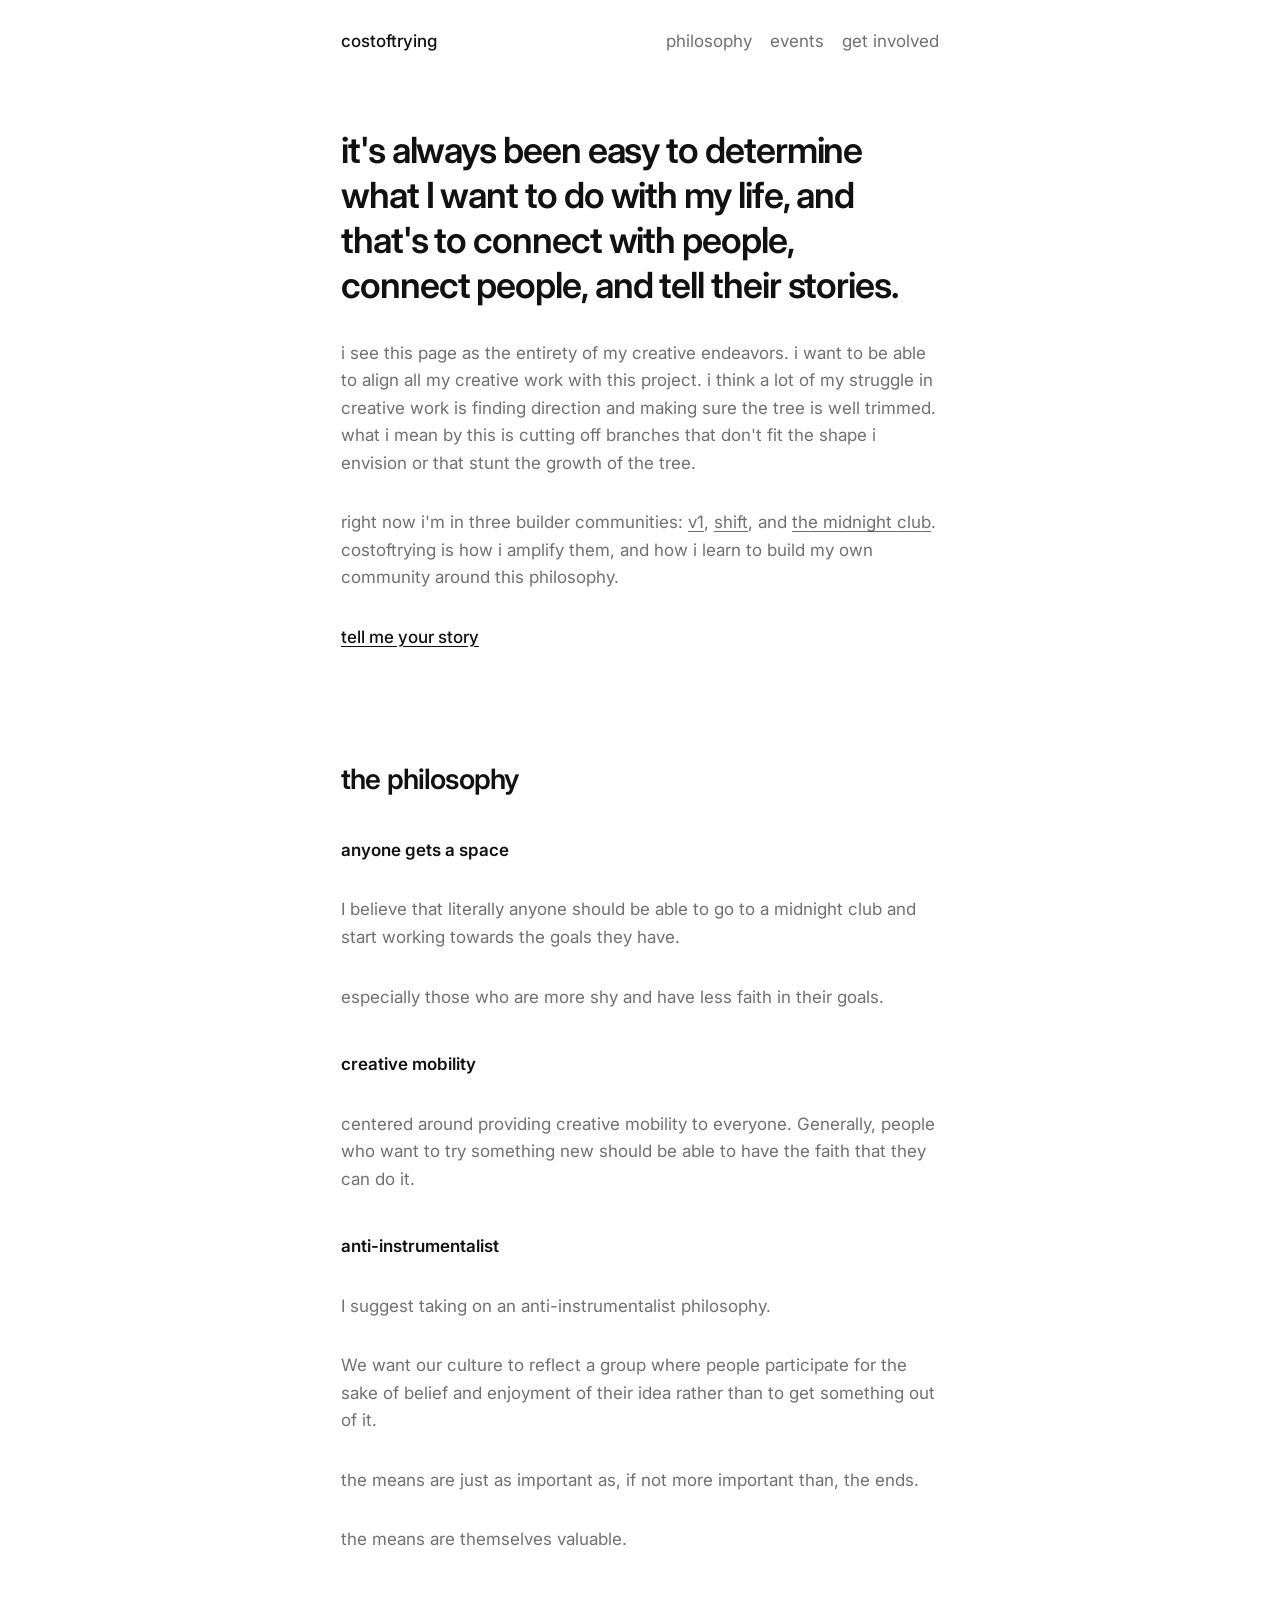
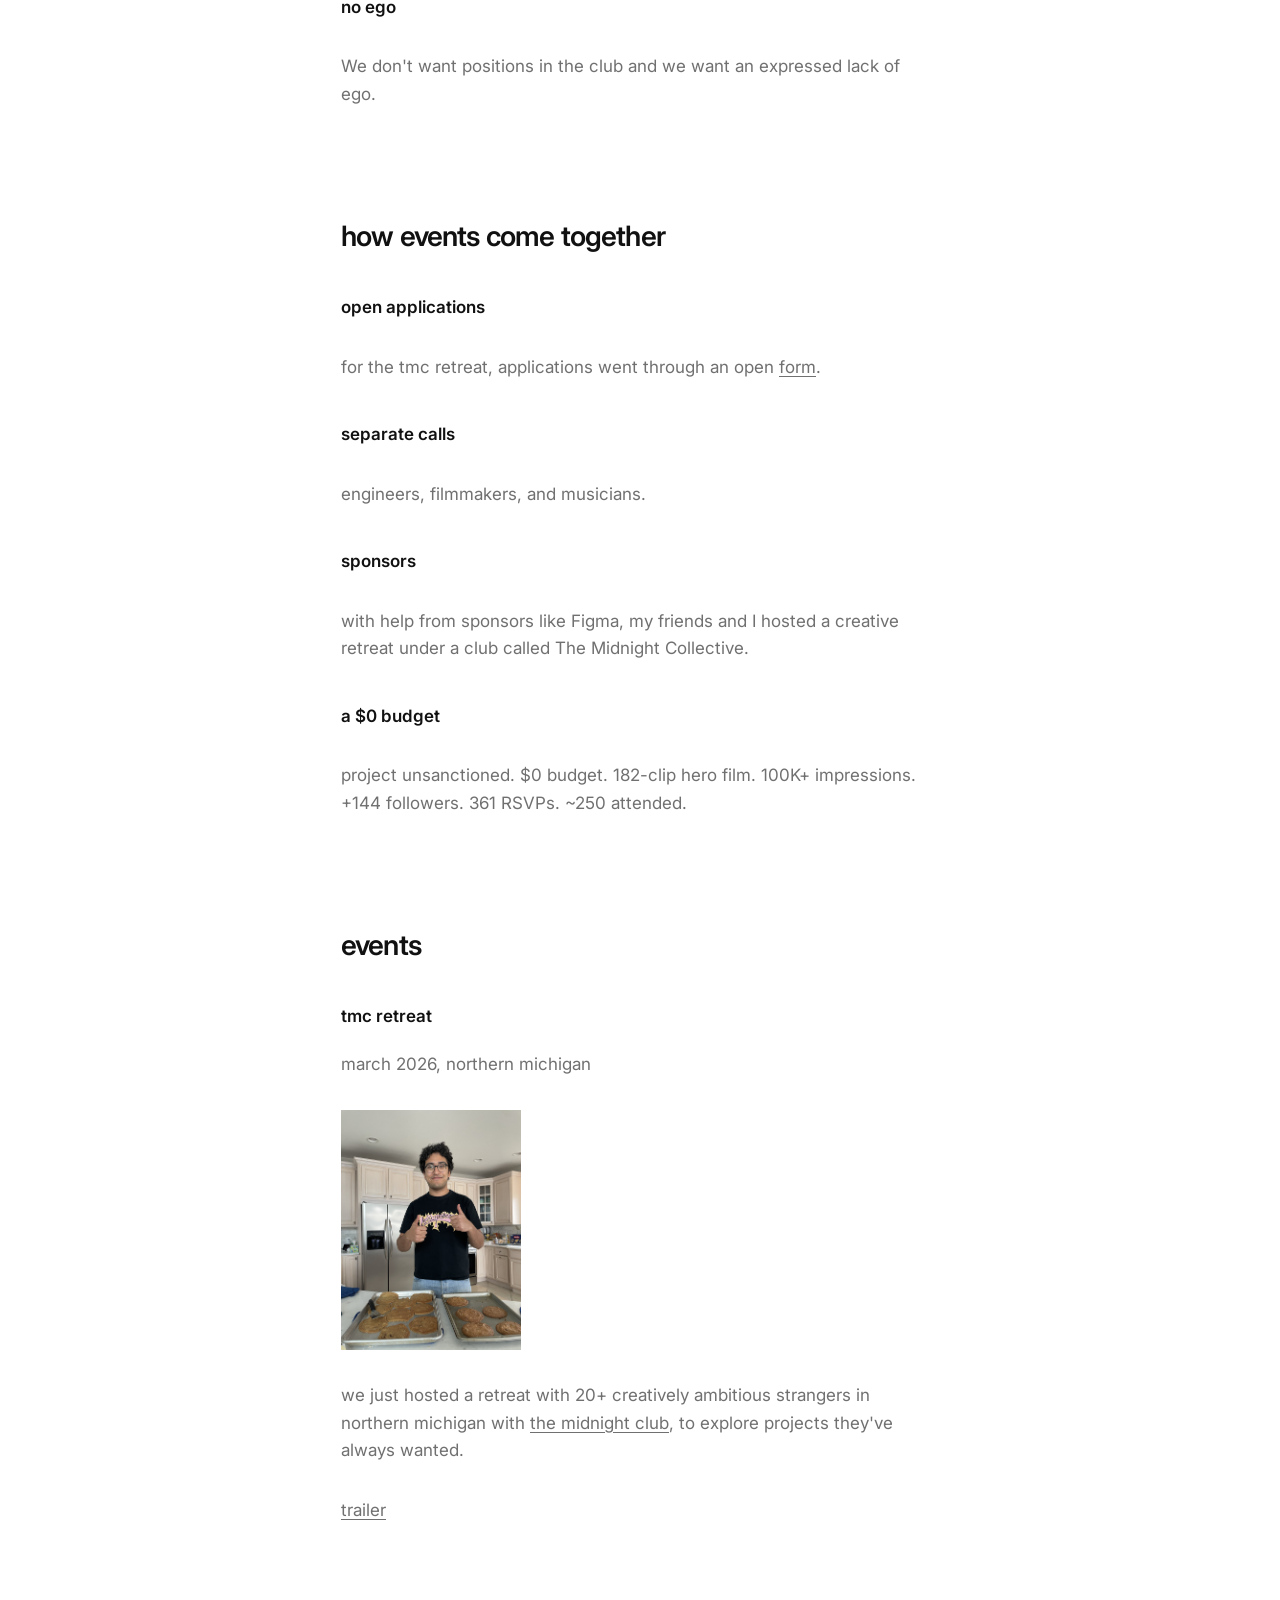
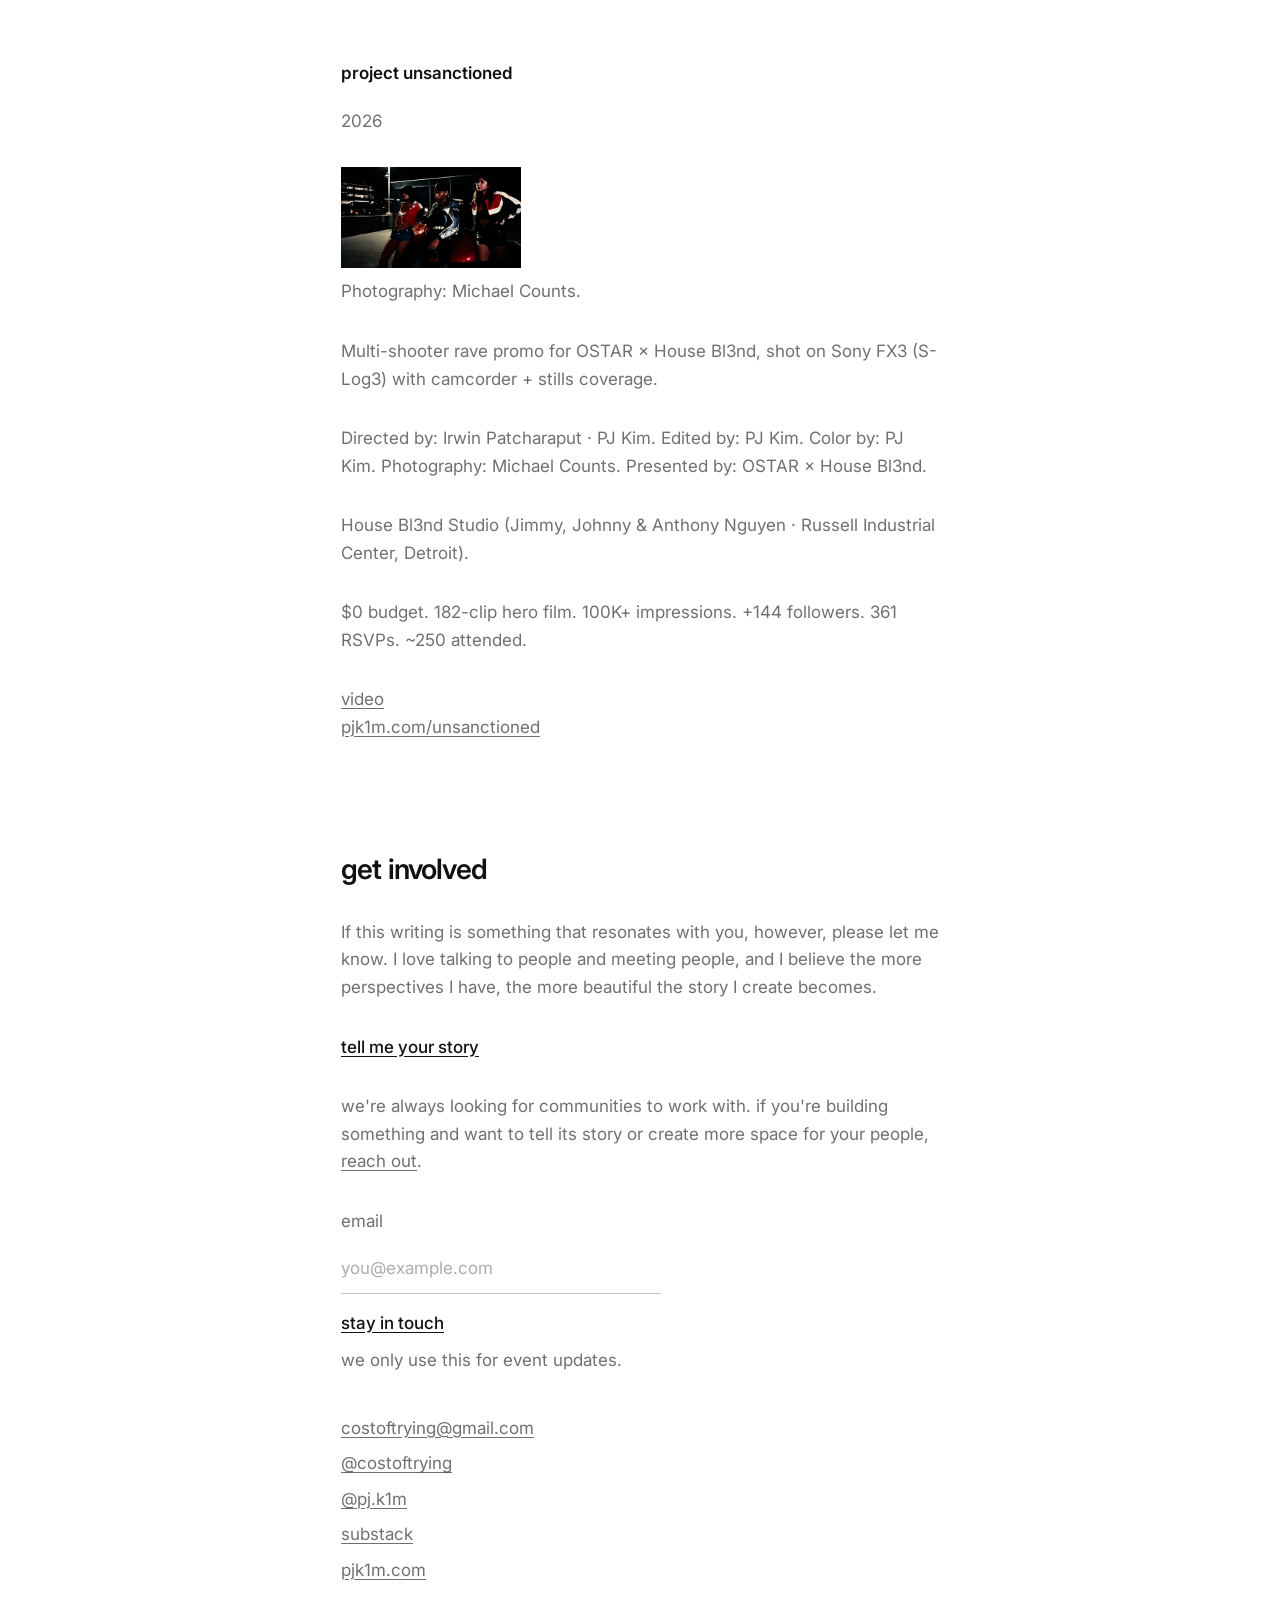
==== index.html @ e7ab5420 "Fix copy slips and rephrase the three communities. Correct the real spelling and grammar mistakes, r" ====
<!doctype html>
<html lang="en">
  <head>
    <meta charset="utf-8" />
    <meta name="viewport" content="width=device-width, initial-scale=1" />
    <title>costoftrying</title>
    <meta
      name="description"
      content="connect with people, connect people, and tell their stories."
    />
    <!-- Why it's called "cost of trying": no one-line definition in his notes. The philosophy page still says TBD. -->
    <link rel="icon" type="image/svg+xml" href="images/logo/favicon.svg" />
    <link rel="preconnect" href="https://fonts.googleapis.com" />
    <link rel="preconnect" href="https://fonts.gstatic.com" crossorigin />
    <link
      href="https://fonts.googleapis.com/css2?family=Inter:wght@400;500;600&display=swap"
      rel="stylesheet"
    />
    <link rel="stylesheet" href="styles.css" />
    <script
      async
      src="https://www.googletagmanager.com/gtag/js?id=G-NFNSK0Q60Y"
    ></script>
    <script>
      window.dataLayer = window.dataLayer || [];
      function gtag() {
        dataLayer.push(arguments);
      }
      gtag("js", new Date());
      gtag("config", "G-NFNSK0Q60Y");
    </script>
  </head>
  <body>
    <a class="skip" href="#content">skip to the writing</a>
    <header class="top">
      <a class="wordmark" href="index.html">costoftrying</a>
      <nav class="nav" aria-label="on this page">
        <a href="#philosophy">philosophy</a>
        <a href="#events">events</a>
        <a href="#involved">get involved</a>
      </nav>
    </header>

    <main id="content" class="page">
      <section class="hero" aria-labelledby="thesis">
        <h1 id="thesis">
          it's always been easy to determine what I want to do with my life,
          and that's to connect with people, connect people, and tell their
          stories.
        </h1>
        <p>
          i see this page as the entirety of my creative endeavors. i want to
          be able to align all my creative work with this project. i think a
          lot of my struggle in creative work is finding direction and making
          sure the tree is well trimmed. what i mean by this is cutting off
          branches that don't fit the shape i envision or that stunt the growth
          of the tree.
        </p>
        <p>
          right now i'm in three builder communities:
          <a href="https://v1michigan.com/">v1</a>,
          <a href="https://shiftcreator.space/">shift</a>, and
          <a href="https://www.instagram.com/themidnight.collective/"
            >the midnight club</a
          >. costoftrying is how i amplify them, and how i learn to build my
          own community around this philosophy.
        </p>
        <p>
          <a class="cta" href="https://tally.so/r/44xJgd">tell me your story</a>
        </p>
      </section>

      <section class="block" id="philosophy" aria-labelledby="philosophy-title">
        <h2 id="philosophy-title">the philosophy</h2>

        <h3>anyone gets a space</h3>
        <blockquote>
          <p>
            I believe that literally anyone should be able to go to a midnight
            club and start working towards the goals they have.
          </p>
        </blockquote>
        <blockquote>
          <p>especially those who are more shy and have less faith in their goals.</p>
        </blockquote>

        <h3>creative mobility</h3>
        <blockquote>
          <p>
            centered around providing creative mobility to everyone. Generally,
            people who want to try something new should be able to have the
            faith that they can do it.
          </p>
        </blockquote>

        <h3>anti-instrumentalist</h3>
        <blockquote>
          <p>I suggest taking on an anti-instrumentalist philosophy.</p>
        </blockquote>
        <blockquote>
          <p>
            We want our culture to reflect a group where people participate for
            the sake of belief and enjoyment of their idea rather than to get
            something out of it.
          </p>
        </blockquote>
        <blockquote>
          <p>
            the means are just as important as, if not more important than, the
            ends.
          </p>
        </blockquote>
        <blockquote>
          <p>the means are themselves valuable.</p>
        </blockquote>

        <h3>no ego</h3>
        <blockquote>
          <p>
            We don't want positions in the club and we want an expressed lack of
            ego.
          </p>
        </blockquote>
      </section>

      <section class="block" id="process" aria-labelledby="process-title">
        <h2 id="process-title">how events come together</h2>

        <h3>open applications</h3>
        <p>
          for the tmc retreat, applications went through an open
          <a href="https://forms.gle/8XATZUz2pXuhP6XW7">form</a>.
        </p>

        <h3>separate calls</h3>
        <p>engineers, filmmakers, and musicians.</p>

        <h3>sponsors</h3>
        <blockquote>
          <p>
            with help from sponsors like Figma, my friends and I hosted a
            creative retreat under a club called The Midnight Collective.
          </p>
        </blockquote>

        <h3>a $0 budget</h3>
        <p>
          project unsanctioned. $0 budget. 182-clip hero film. 100K+
          impressions. +144 followers. 361 RSVPs. ~250 attended.
        </p>
      </section>

      <section class="block" id="events" aria-labelledby="events-title">
        <h2 id="events-title">events</h2>
        <!-- Other frames are in images/ and stay off the page: tmc-retreat-b, tmc-retreat-dscn2611, tmc-retreat-trailer-frame, unsanctioned-social-1, unsanctioned-social-3. One photo per event. No photographer is named for the tmc retreat. -->

        <article class="event" id="tmc-retreat">
          <h3>tmc retreat</h3>
          <p class="meta">march 2026, northern michigan</p>
          <figure class="event-figure">
            <img
              src="images/tmc-retreat-a.jpg"
              alt="People around a table at the tmc retreat."
              width="1500"
              height="2000"
              loading="lazy"
              decoding="async"
            />
          </figure>
          <p>
            we just hosted a retreat with 20+ creatively ambitious strangers in
            northern michigan with
            <a href="https://www.instagram.com/themidnight.collective/"
              >the midnight club</a
            >, to explore projects they've always wanted.
          </p>
          <p>
            <a href="https://www.youtube.com/watch?v=Eb6kjOybPdw">trailer</a>
          </p>
        </article>

        <article class="event" id="unsanctioned">
          <h3>project unsanctioned</h3>
          <p class="meta">2026</p>
          <figure class="event-figure">
            <img
              src="images/unsanctioned-still.jpg"
              alt="A crowded room during project unsanctioned."
              width="2000"
              height="1125"
              loading="lazy"
              decoding="async"
            />
            <figcaption>Photography: Michael Counts.</figcaption>
          </figure>
          <p>
            Multi-shooter rave promo for OSTAR × House Bl3nd, shot on Sony FX3
            (S-Log3) with camcorder + stills coverage.
          </p>
          <p>
            Directed by: Irwin Patcharaput · PJ Kim. Edited by: PJ Kim. Color
            by: PJ Kim. Photography: Michael Counts. Presented by: OSTAR × House
            Bl3nd.
          </p>
          <p>
            House Bl3nd Studio (Jimmy, Johnny &amp; Anthony Nguyen · Russell
            Industrial Center, Detroit).
          </p>
          <p>
            $0 budget. 182-clip hero film. 100K+ impressions. +144 followers.
            361 RSVPs. ~250 attended.
          </p>
          <p>
            <a href="https://www.youtube.com/watch?v=FLqxwn8_9xI">video</a>
            <br />
            <a href="https://pjk1m.com/unsanctioned">pjk1m.com/unsanctioned</a>
          </p>
        </article>

        <!-- ostar rave: reserved spot in the events archive. sourced details are coming; do not fill this in yet. -->
      </section>

      <section class="block" id="involved" aria-labelledby="involved-title">
        <h2 id="involved-title">get involved</h2>
        <blockquote>
          <p>
            If this writing is something that resonates with you, however,
            please let me know. I love talking to people and meeting people,
            and I believe the more perspectives I have, the more beautiful the
            story I create becomes.
          </p>
        </blockquote>
        <p>
          <a class="cta" href="https://tally.so/r/44xJgd">tell me your story</a>
        </p>
        <p>
          we're always looking for communities to work with. if you're building
          something and want to tell its story or create more space for your
          people,
          <a href="mailto:costoftrying@gmail.com">reach out</a>.
        </p>

        <form
          class="signup"
          id="signup-form"
          action="https://formspree.io/f/xjgjzpbl"
          method="POST"
        >
          <label class="signup-label" for="signup-email">email</label>
          <input
            type="email"
            id="signup-email"
            name="email"
            class="signup-input"
            autocomplete="email"
            inputmode="email"
            placeholder="you@example.com"
            required
          />
          <input
            type="text"
            name="_gotcha"
            class="signup-hp"
            tabindex="-1"
            autocomplete="off"
            aria-hidden="true"
          />
          <input type="hidden" name="_subject" value="costoftrying: updates" />
          <p class="signup-error" id="signup-error" role="alert" hidden></p>
          <button type="submit" class="signup-submit">stay in touch</button>
          <p class="signup-note">we only use this for event updates.</p>
        </form>
        <p class="signup-success" id="signup-success" hidden>you're on the list.</p>

        <ul class="links">
          <li><a href="mailto:costoftrying@gmail.com">costoftrying@gmail.com</a></li>
          <li>
            <a href="https://www.instagram.com/costoftrying/">@costoftrying</a>
          </li>
          <li><a href="https://www.instagram.com/pj.k1m/">@pj.k1m</a></li>
          <li><a href="https://substack.com/@pjk1m">substack</a></li>
          <li><a href="https://pjk1m.com">pjk1m.com</a></li>
        </ul>
      </section>
    </main>

    <script>
      (function () {
        var form = document.getElementById("signup-form");
        var err = document.getElementById("signup-error");
        var ok = document.getElementById("signup-success");
        if (!form || !err || !ok) return;
        form.addEventListener("submit", function (e) {
          e.preventDefault();
          err.hidden = true;
          err.textContent = "";
          var action = form.getAttribute("action") || "";
          var button = form.querySelector(".signup-submit");
          if (button) {
            if (!button.dataset.labelDefault) {
              button.dataset.labelDefault = button.textContent || "stay in touch";
            }
            button.disabled = true;
            button.setAttribute("aria-busy", "true");
            button.textContent = "sending...";
          }
          fetch(action, {
            method: "POST",
            body: new FormData(form),
            headers: { Accept: "application/json" },
          })
            .then(function (res) {
              if (res.ok) {
                form.hidden = true;
                ok.hidden = false;
                if (button) button.removeAttribute("aria-busy");
                return;
              }
              return res
                .json()
                .then(function (data) {
                  var msg =
                    (data && data.error) ||
                    (data.errors && data.errors[0] && data.errors[0].message) ||
                    "something went wrong. try again in a moment.";
                  err.textContent = msg;
                  err.hidden = false;
                })
                .catch(function () {
                  err.textContent = "something went wrong. try again in a moment.";
                  err.hidden = false;
                });
            })
            .catch(function () {
              err.textContent = "couldn't reach the form. check your connection.";
              err.hidden = false;
            })
            .finally(function () {
              if (button && !form.hidden) {
                button.disabled = false;
                button.removeAttribute("aria-busy");
                button.textContent = button.dataset.labelDefault || "stay in touch";
              }
            });
        });
      })();
    </script>
  </body>
</html>
---- styles.css ----
:root {
  --ink: #111111;
  --body: rgba(17, 17, 17, 0.6);
  --paper: #ffffff;
  --measure: 38em;
  --rhythm: 32px;
}

* {
  box-sizing: border-box;
}

html {
  scroll-behavior: smooth;
}

body {
  margin: 0;
  background: var(--paper);
  color: var(--ink);
  font-family: "Inter", "Helvetica Neue", Arial, sans-serif;
  font-size: 17px;
  font-weight: 400;
  line-height: 1.62;
  letter-spacing: 0;
}

img {
  max-width: 100%;
  height: auto;
}

a {
  color: inherit;
  text-underline-offset: 3px;
}

a:hover,
a:focus-visible {
  color: var(--ink);
}

:focus {
  outline: none;
}

:focus-visible {
  outline: 2px solid var(--ink);
  outline-offset: 3px;
}

.skip {
  position: absolute;
  left: 16px;
  top: 0;
  transform: translateY(-120%);
  background: var(--ink);
  color: #fff;
  padding: 8px 12px;
  z-index: 2;
}

.skip:focus {
  transform: none;
}

.top {
  max-width: var(--measure);
  margin: 0 auto;
  padding: 28px 24px 0;
  display: flex;
  flex-wrap: wrap;
  gap: 12px 28px;
  align-items: baseline;
  justify-content: space-between;
}

.wordmark {
  color: var(--ink);
  font-weight: 500;
  text-decoration: none;
}

.nav {
  display: flex;
  flex-wrap: wrap;
  gap: 8px 18px;
}

.nav a {
  color: var(--body);
  text-decoration: none;
}

.nav a:hover,
.nav a:focus-visible {
  color: var(--ink);
  text-decoration: underline;
}

.page {
  max-width: var(--measure);
  margin: 0 auto;
  padding: 72px 24px 120px;
}

.hero,
.block,
.event {
  display: grid;
  gap: var(--rhythm);
}

.block {
  margin-top: 112px;
}

.event + .event {
  margin-top: 96px;
}

h1,
h2,
h3,
p,
blockquote {
  margin: 0;
}

h1 {
  max-width: 16em;
  font-size: clamp(28px, 4vw, 36px);
  font-weight: 600;
  line-height: 1.25;
  letter-spacing: -0.03em;
  color: var(--ink);
}

h2 {
  font-size: clamp(22px, 3vw, 28px);
  font-weight: 600;
  line-height: 1.2;
  letter-spacing: -0.03em;
  color: var(--ink);
}

h3 {
  margin-top: 8px;
  font-size: 17px;
  font-weight: 600;
  line-height: 1.62;
  letter-spacing: 0;
  color: var(--ink);
}

.hero p,
.block p,
.event p,
blockquote p,
.meta,
figcaption,
.signup-note,
.links a {
  font-size: 17px;
  font-weight: 400;
  line-height: 1.62;
  letter-spacing: 0;
  color: var(--body);
}

.meta {
  margin-top: -12px;
}

blockquote {
  margin: 0;
  padding: 0;
  border: 0;
}

.cta {
  color: var(--ink);
  font-weight: 500;
}

.event-figure {
  margin: 0;
  display: grid;
  gap: 10px;
  justify-items: start;
}

.event-figure img {
  width: 180px;
  height: auto;
  display: block;
}

figcaption {
  max-width: 22em;
}

.signup {
  display: grid;
  gap: 10px;
  max-width: 320px;
}

.signup-label {
  font-size: 17px;
  font-weight: 400;
  line-height: 1.62;
  color: var(--body);
}

.signup-input {
  width: 100%;
  margin: 0;
  padding: 10px 0;
  border: 0;
  border-bottom: 1px solid rgba(17, 17, 17, 0.25);
  border-radius: 0;
  background: transparent;
  color: var(--ink);
  font: inherit;
  font-size: 17px;
}

.signup-input::placeholder {
  color: rgba(17, 17, 17, 0.35);
}

.signup-input:focus {
  outline: none;
  border-bottom-color: var(--ink);
}

.signup-hp {
  position: absolute;
  left: -9999px;
  width: 1px;
  height: 1px;
  overflow: hidden;
  opacity: 0;
  pointer-events: none;
}

.signup-error {
  margin: 0;
  font-size: 17px;
  line-height: 1.62;
  color: #8a2a2a;
}

.signup-submit {
  justify-self: start;
  margin: 6px 0 0;
  padding: 0;
  border: 0;
  background: none;
  color: var(--ink);
  font: inherit;
  font-weight: 500;
  text-decoration: underline;
  text-underline-offset: 3px;
  cursor: pointer;
}

.signup-submit:disabled {
  opacity: 0.5;
  cursor: progress;
}

.signup-success {
  font-size: 17px;
  line-height: 1.62;
  color: var(--ink);
}

.links {
  list-style: none;
  margin: 8px 0 0;
  padding: 0;
  display: grid;
  gap: 8px;
}

@media (max-width: 640px) {
  .top {
    padding-top: 22px;
  }

  .page {
    padding: 48px 20px 88px;
  }

  .block {
    margin-top: 80px;
  }

  .event + .event {
    margin-top: 72px;
  }

  h1 {
    font-size: 28px;
  }
}

@media (prefers-reduced-motion: reduce) {
  html {
    scroll-behavior: auto;
  }
}
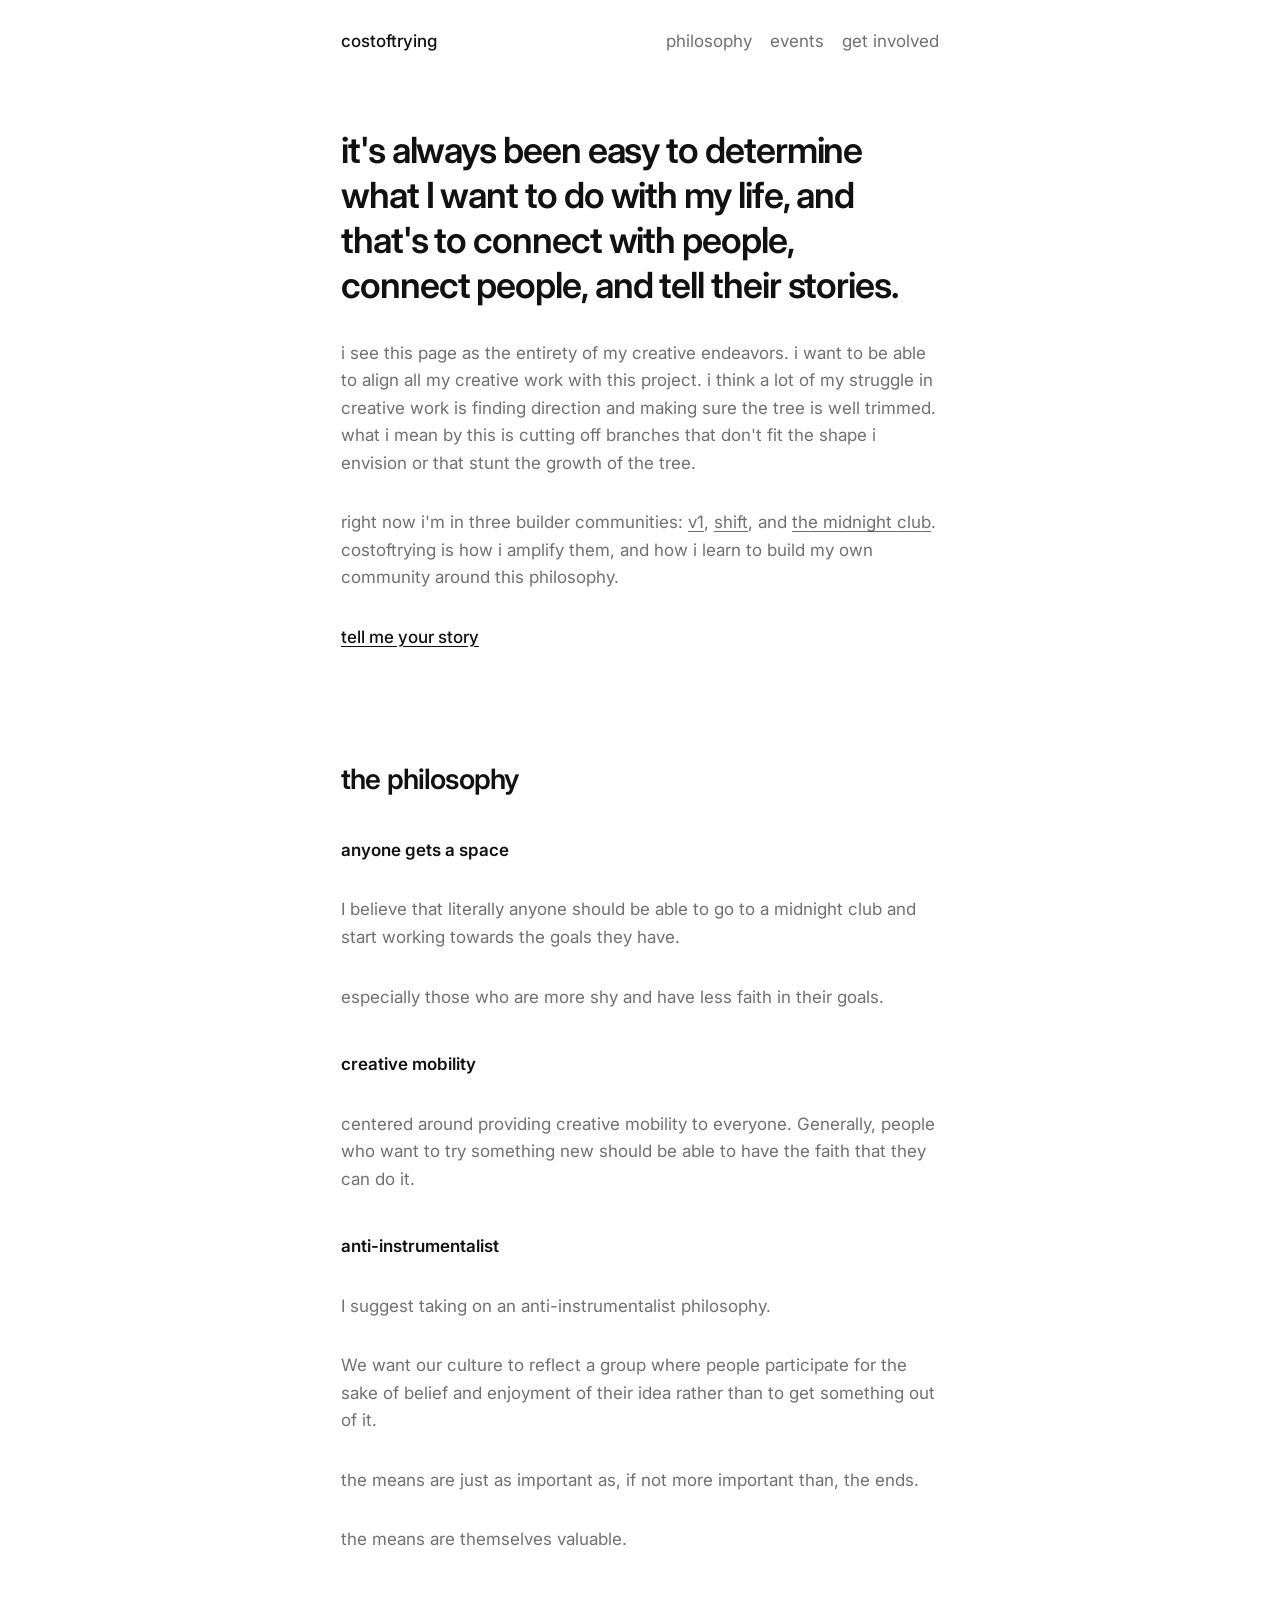
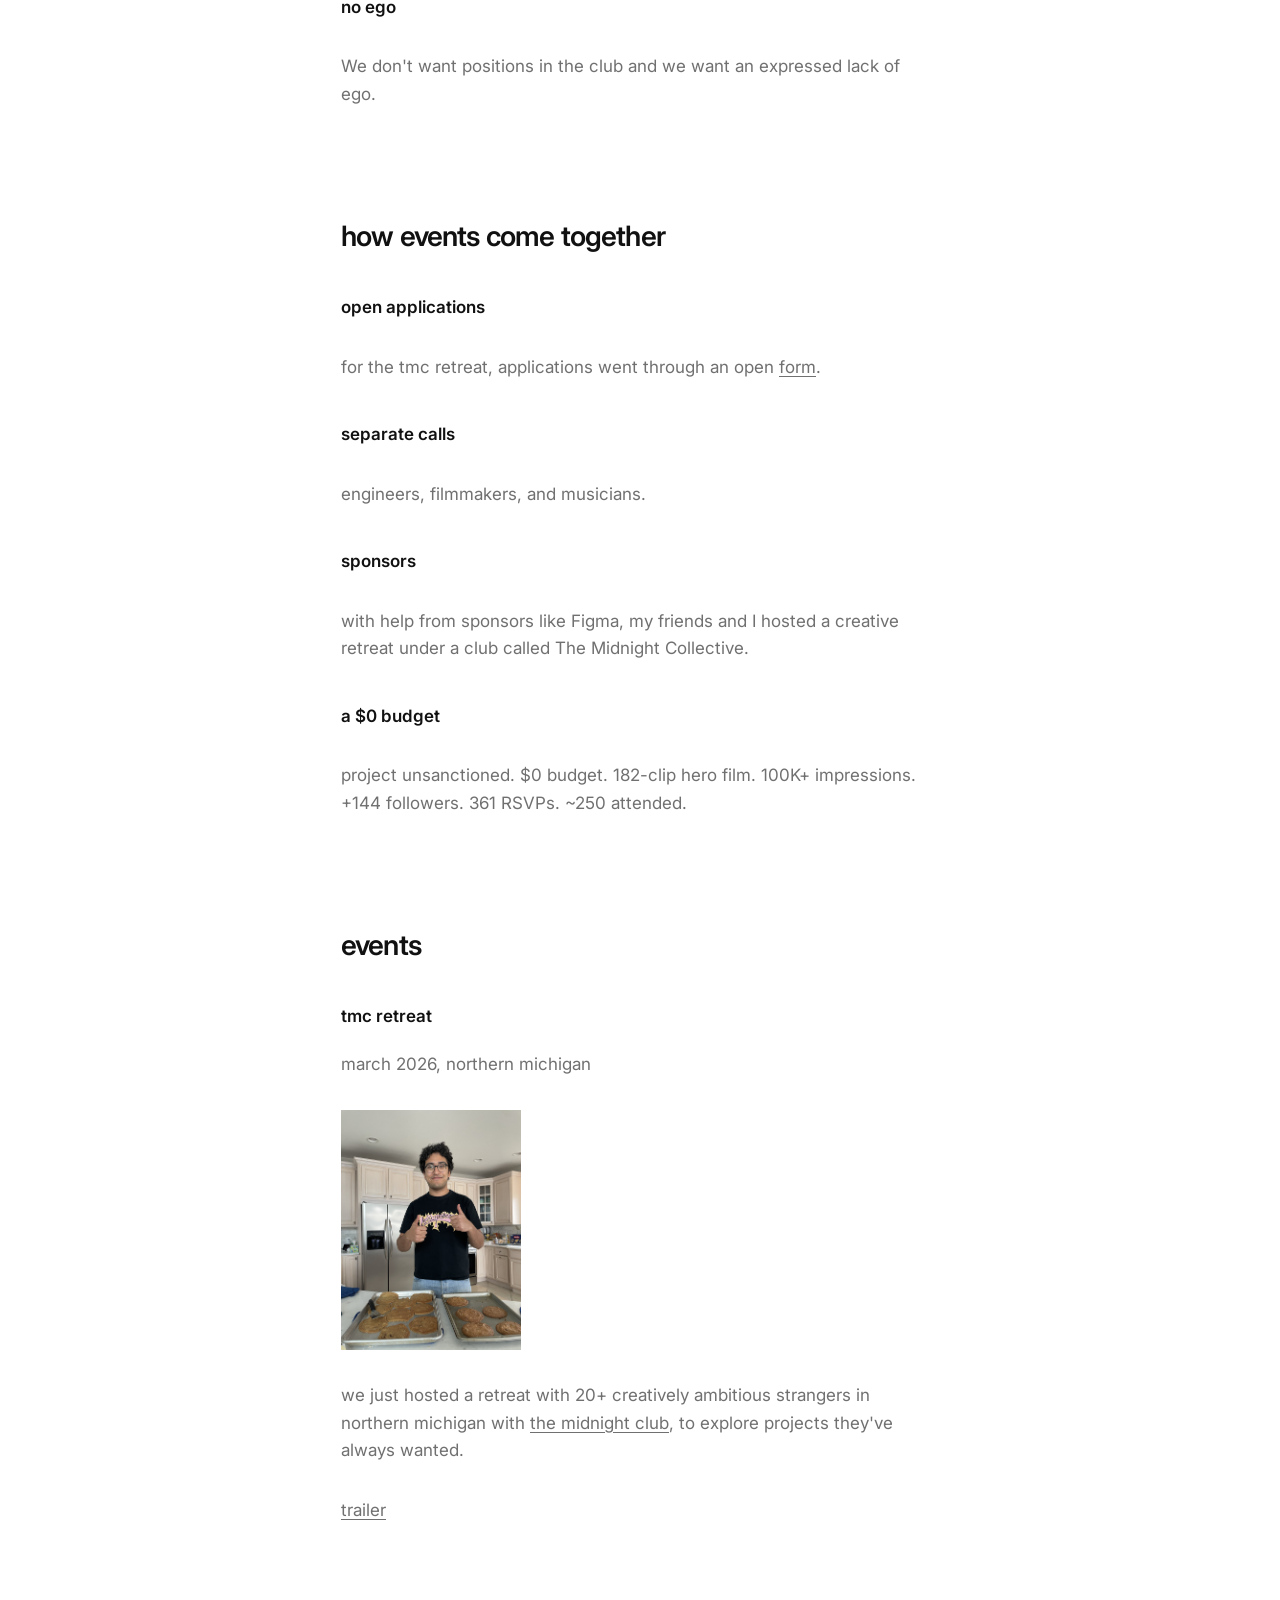
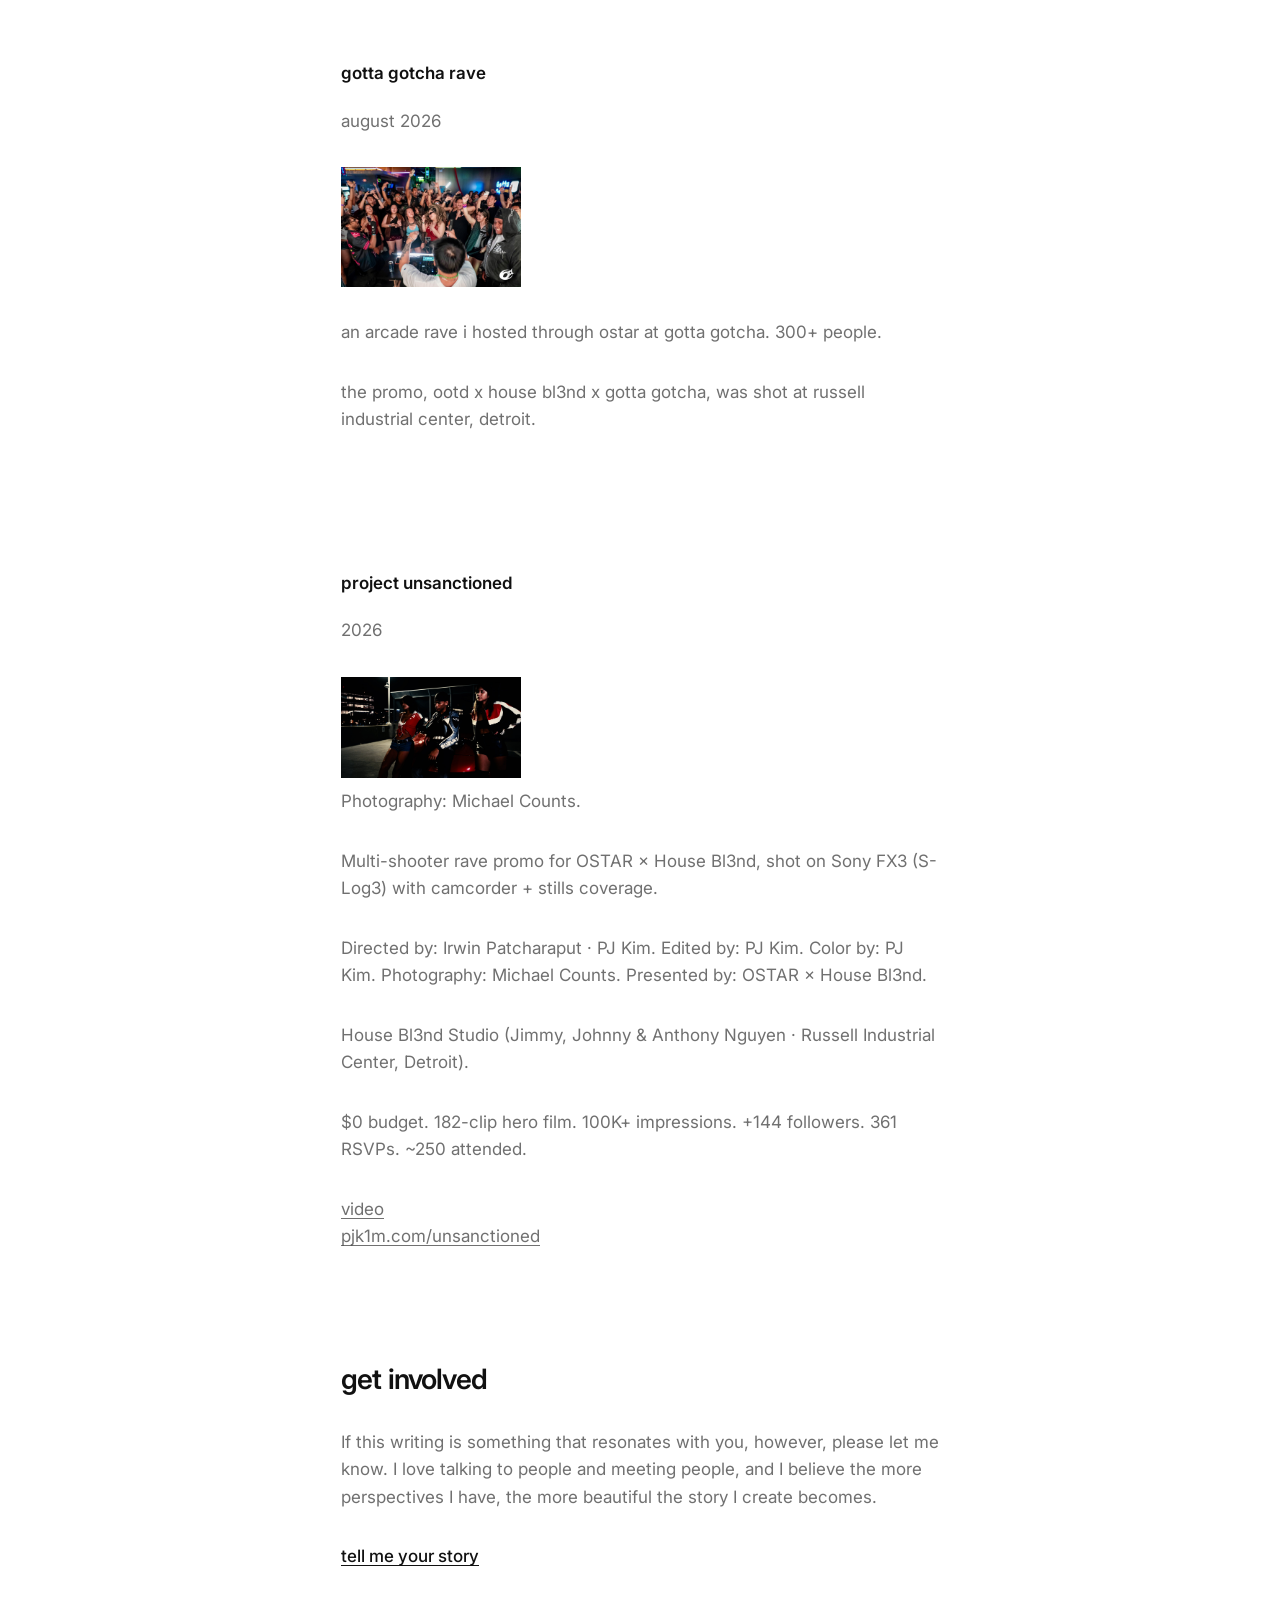
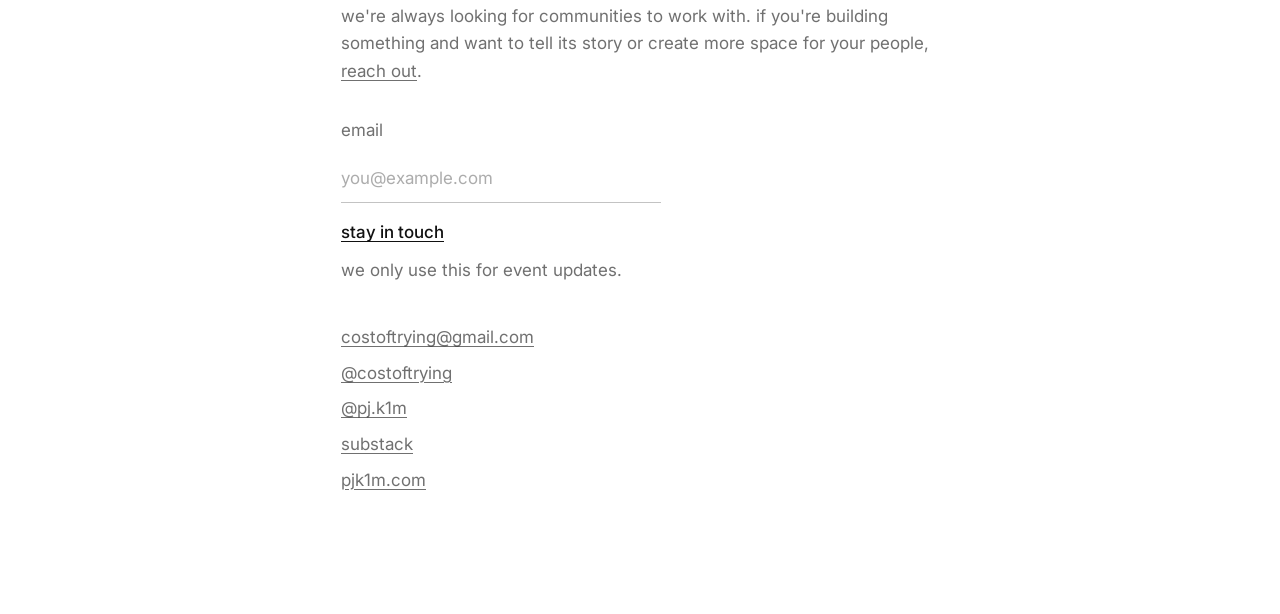
==== commit 5cc640e6: "Add the gotta gotcha rave to the events archive. Place the August 2026 arcade rave between the March" ====
--- a/index.html
+++ b/index.html
@@ -179,6 +179,28 @@
           </p>
         </article>
 
+        <article class="event" id="gotta-gotcha">
+          <h3>gotta gotcha rave</h3>
+          <p class="meta">august 2026</p>
+          <figure class="event-figure">
+            <img
+              src="images/ostar-rave.jpg"
+              alt="A crowd and a dj at the gotta gotcha rave."
+              width="2000"
+              height="1333"
+              loading="lazy"
+              decoding="async"
+            />
+          </figure>
+          <p>
+            an arcade rave i hosted through ostar at gotta gotcha. 300+ people.
+          </p>
+          <p>
+            the promo, ootd x house bl3nd x gotta gotcha, was shot at russell
+            industrial center, detroit.
+          </p>
+        </article>
+
         <article class="event" id="unsanctioned">
           <h3>project unsanctioned</h3>
           <p class="meta">2026</p>
@@ -216,8 +238,6 @@
             <a href="https://pjk1m.com/unsanctioned">pjk1m.com/unsanctioned</a>
           </p>
         </article>
-
-        <!-- ostar rave: reserved spot in the events archive. sourced details are coming; do not fill this in yet. -->
       </section>
 
       <section class="block" id="involved" aria-labelledby="involved-title">
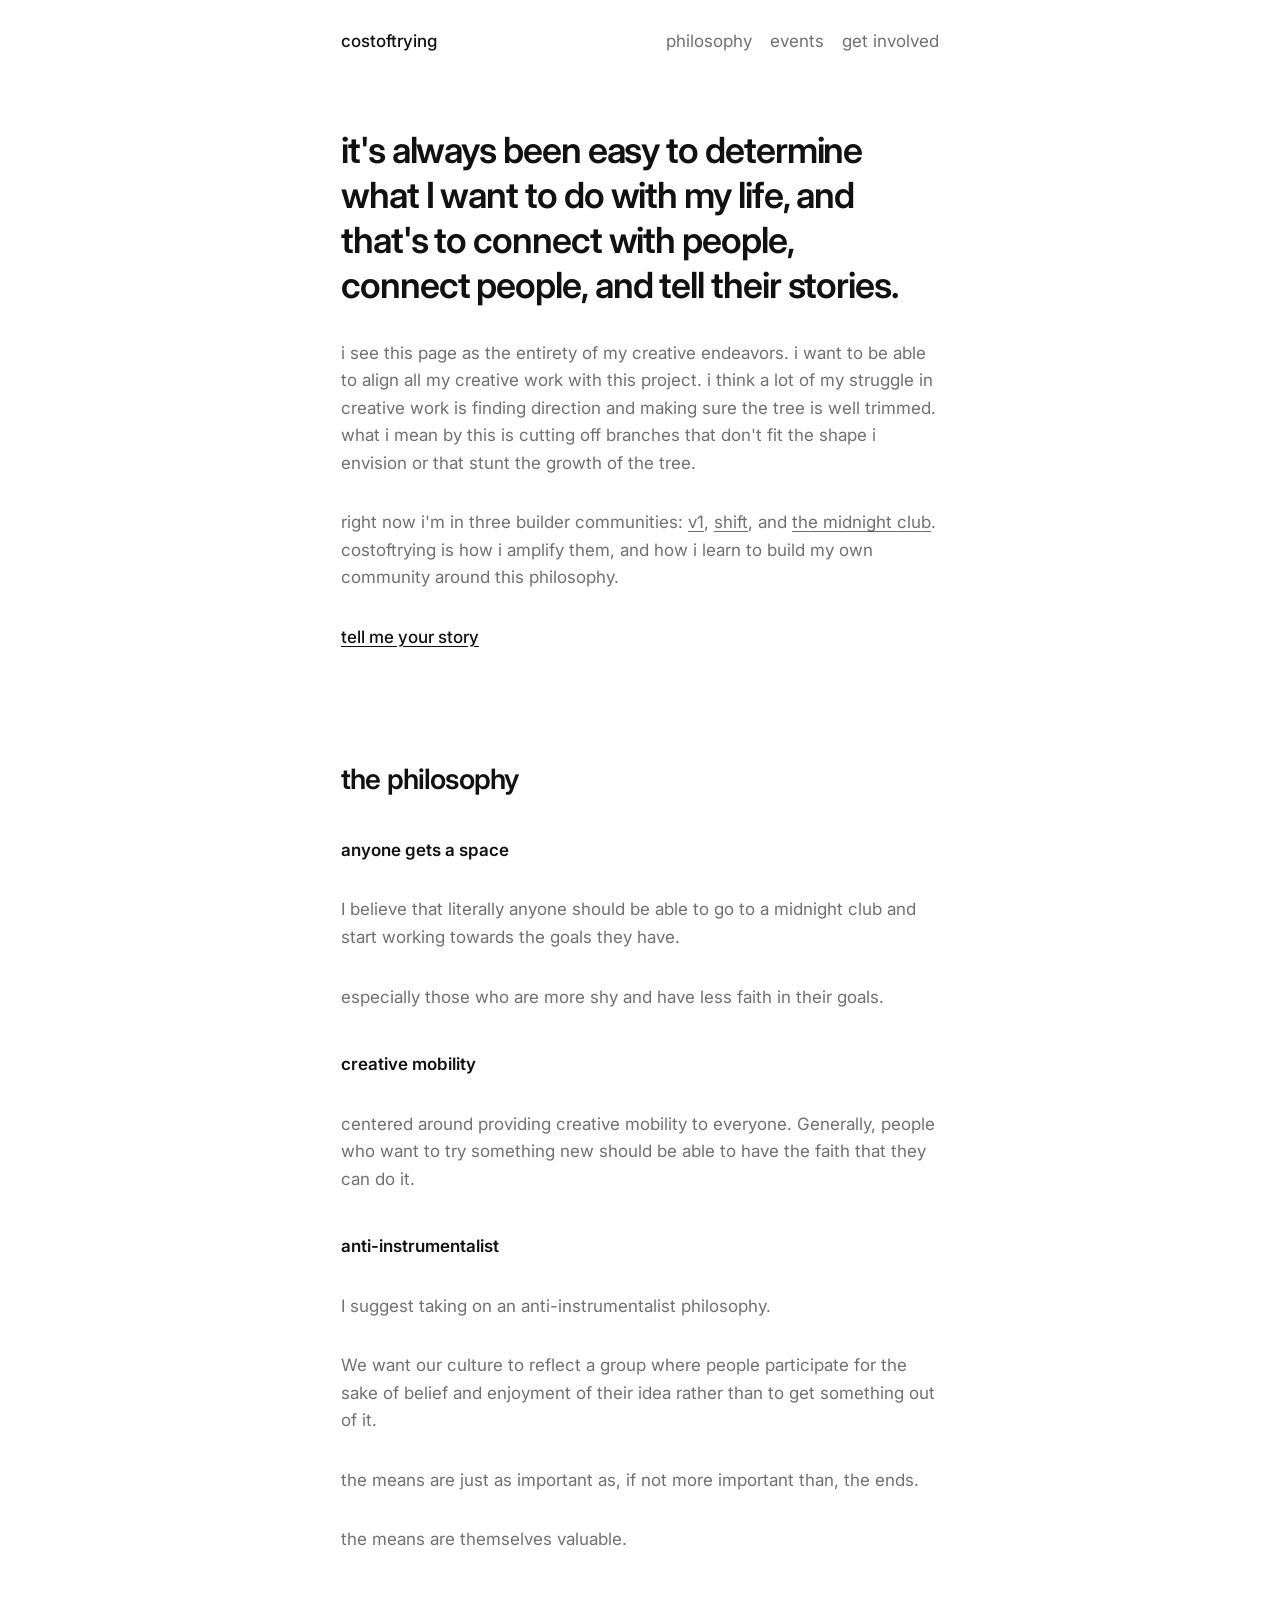
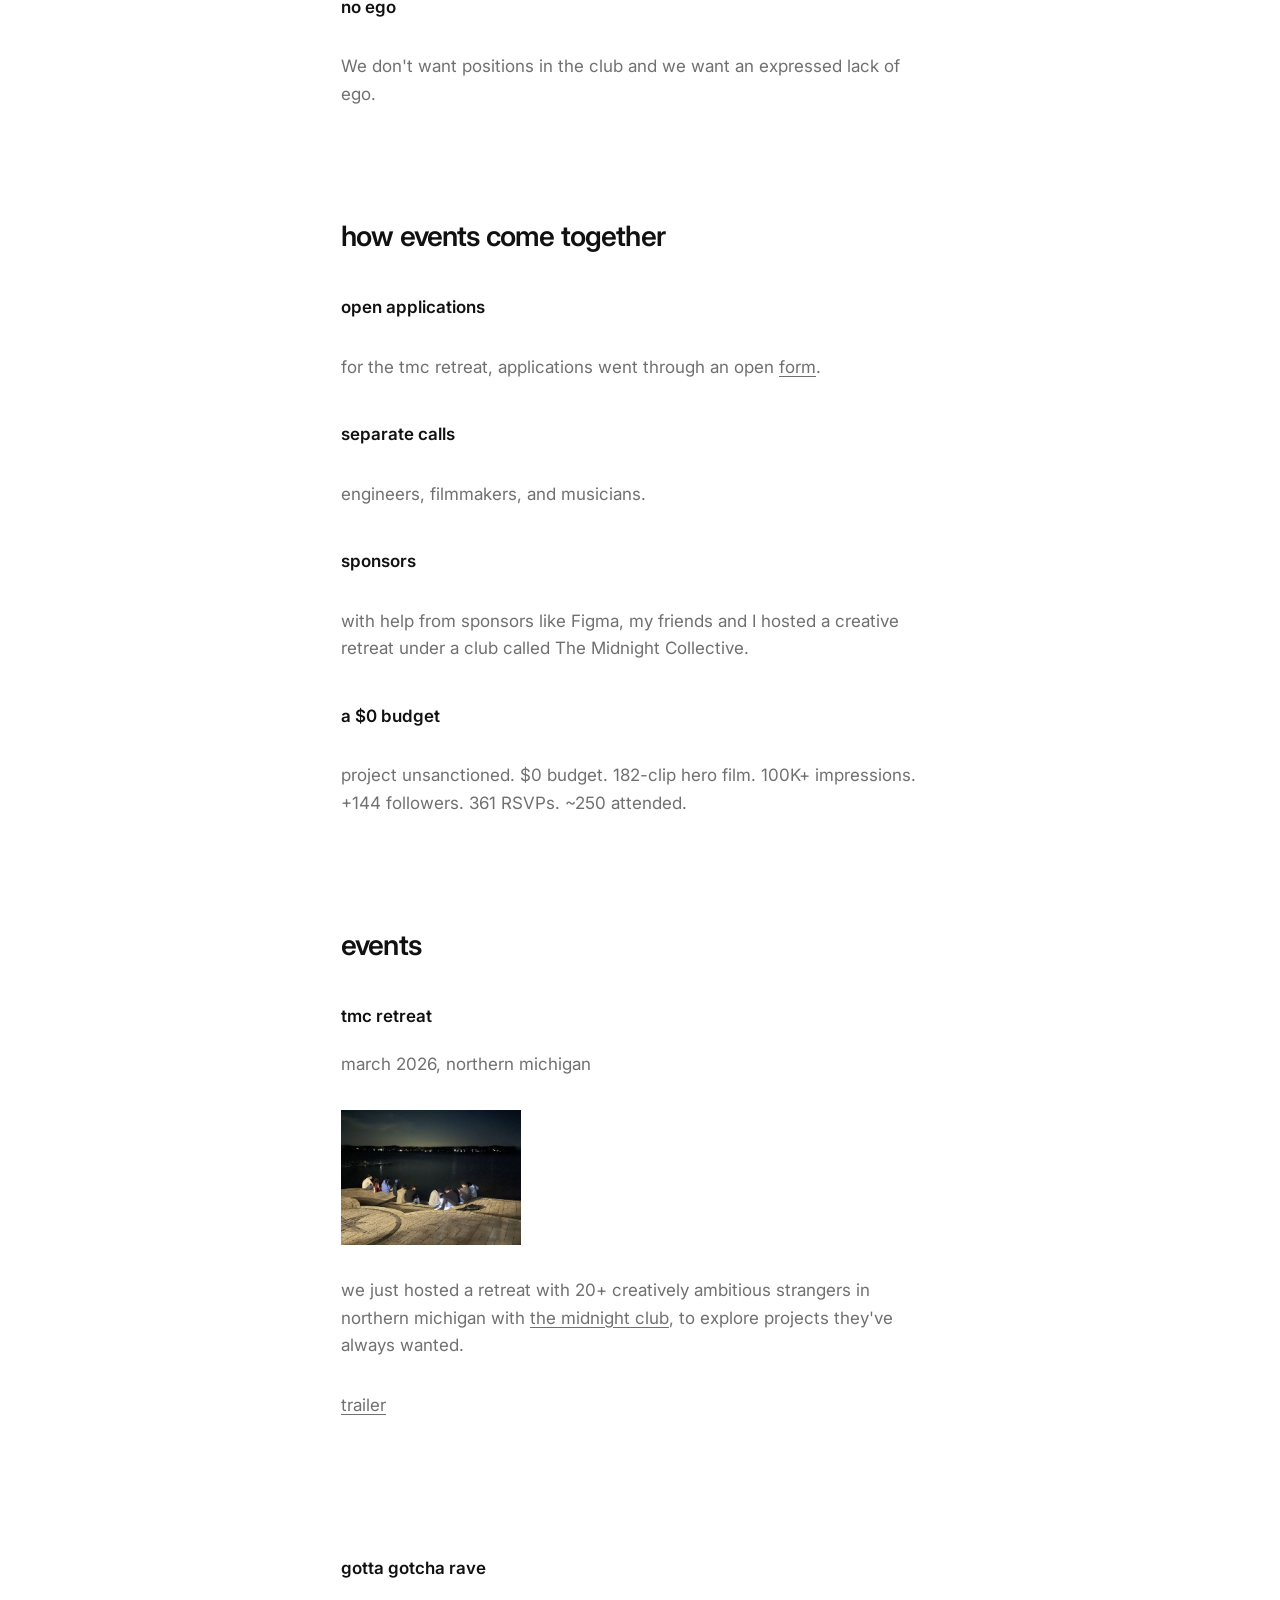
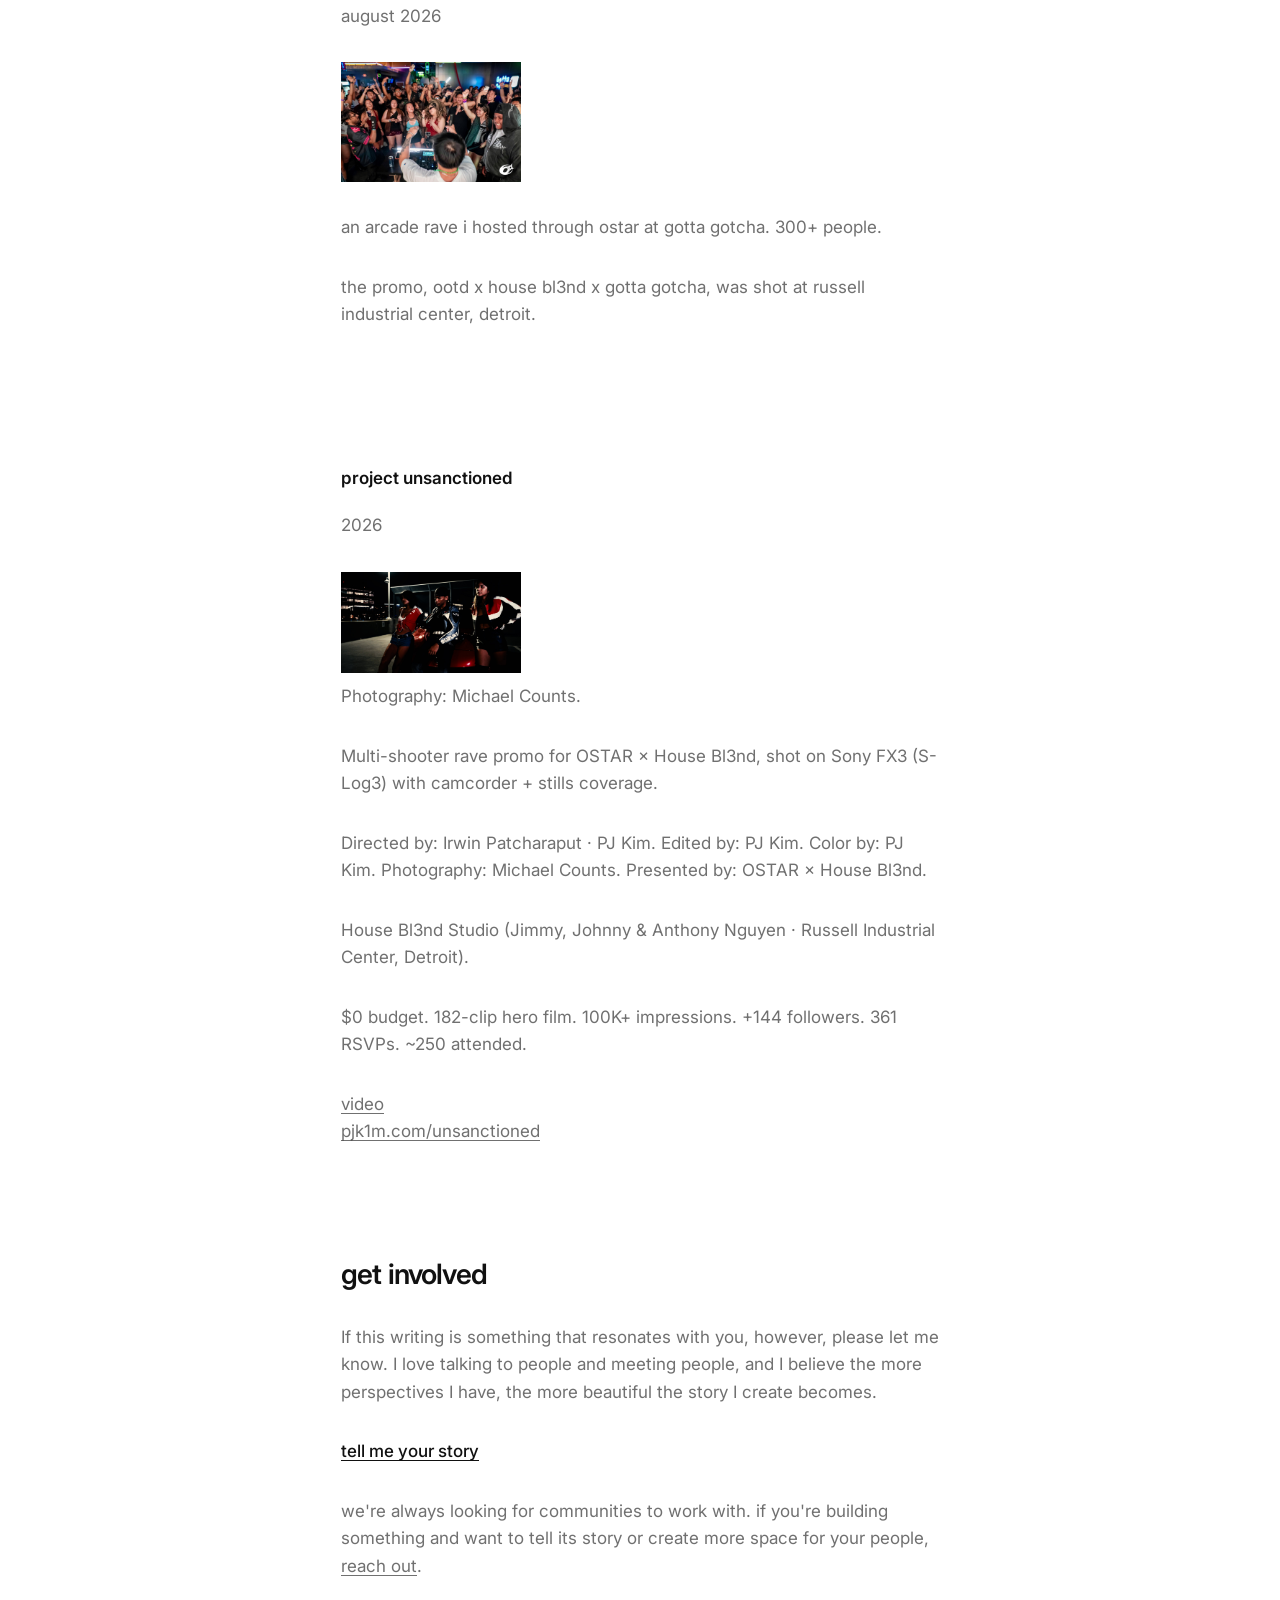
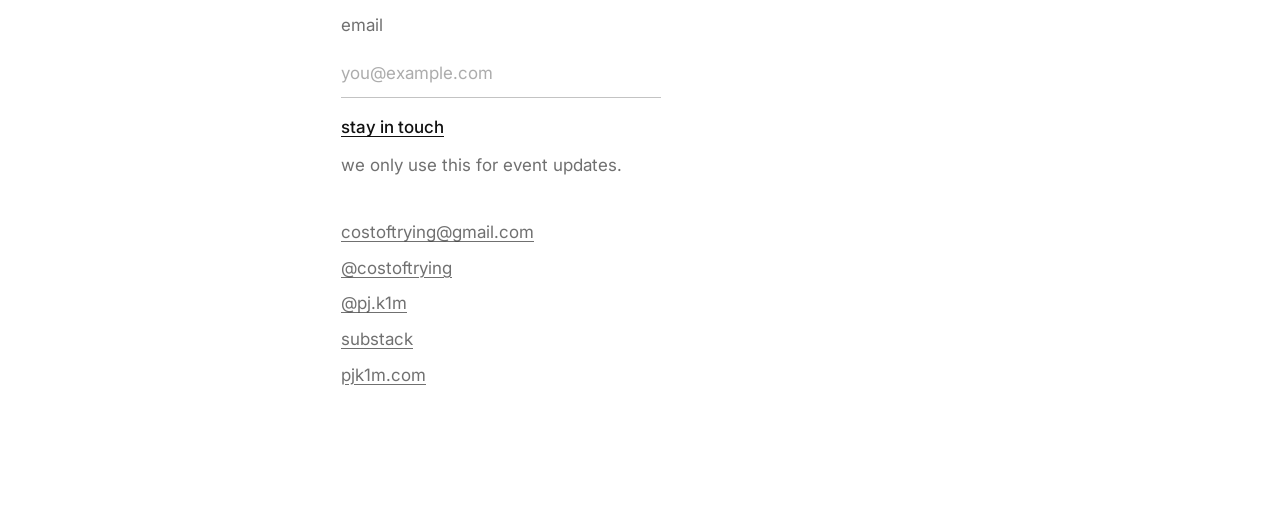
==== commit 894d03ca: "Use the lake photo for the TMC retreat. Swap the archive image for the full-frame 4:3 night photo of" ====
--- a/index.html
+++ b/index.html
@@ -152,17 +152,17 @@
 
       <section class="block" id="events" aria-labelledby="events-title">
         <h2 id="events-title">events</h2>
-        <!-- Other frames are in images/ and stay off the page: tmc-retreat-b, tmc-retreat-dscn2611, tmc-retreat-trailer-frame, unsanctioned-social-1, unsanctioned-social-3. One photo per event. No photographer is named for the tmc retreat. -->
+        <!-- Other frames are in images/ and stay off the page: tmc-retreat-a, tmc-retreat-b, tmc-retreat-dscn2611, tmc-retreat-trailer-frame, unsanctioned-social-1, unsanctioned-social-3. One photo per event. No photographer is named for the tmc retreat. -->
 
         <article class="event" id="tmc-retreat">
           <h3>tmc retreat</h3>
           <p class="meta">march 2026, northern michigan</p>
           <figure class="event-figure">
             <img
-              src="images/tmc-retreat-a.jpg"
-              alt="People around a table at the tmc retreat."
-              width="1500"
-              height="2000"
+              src="images/tmc-retreat-lake.jpg"
+              alt="The group sitting on stone steps at night, overlooking the lake."
+              width="2000"
+              height="1500"
               loading="lazy"
               decoding="async"
             />
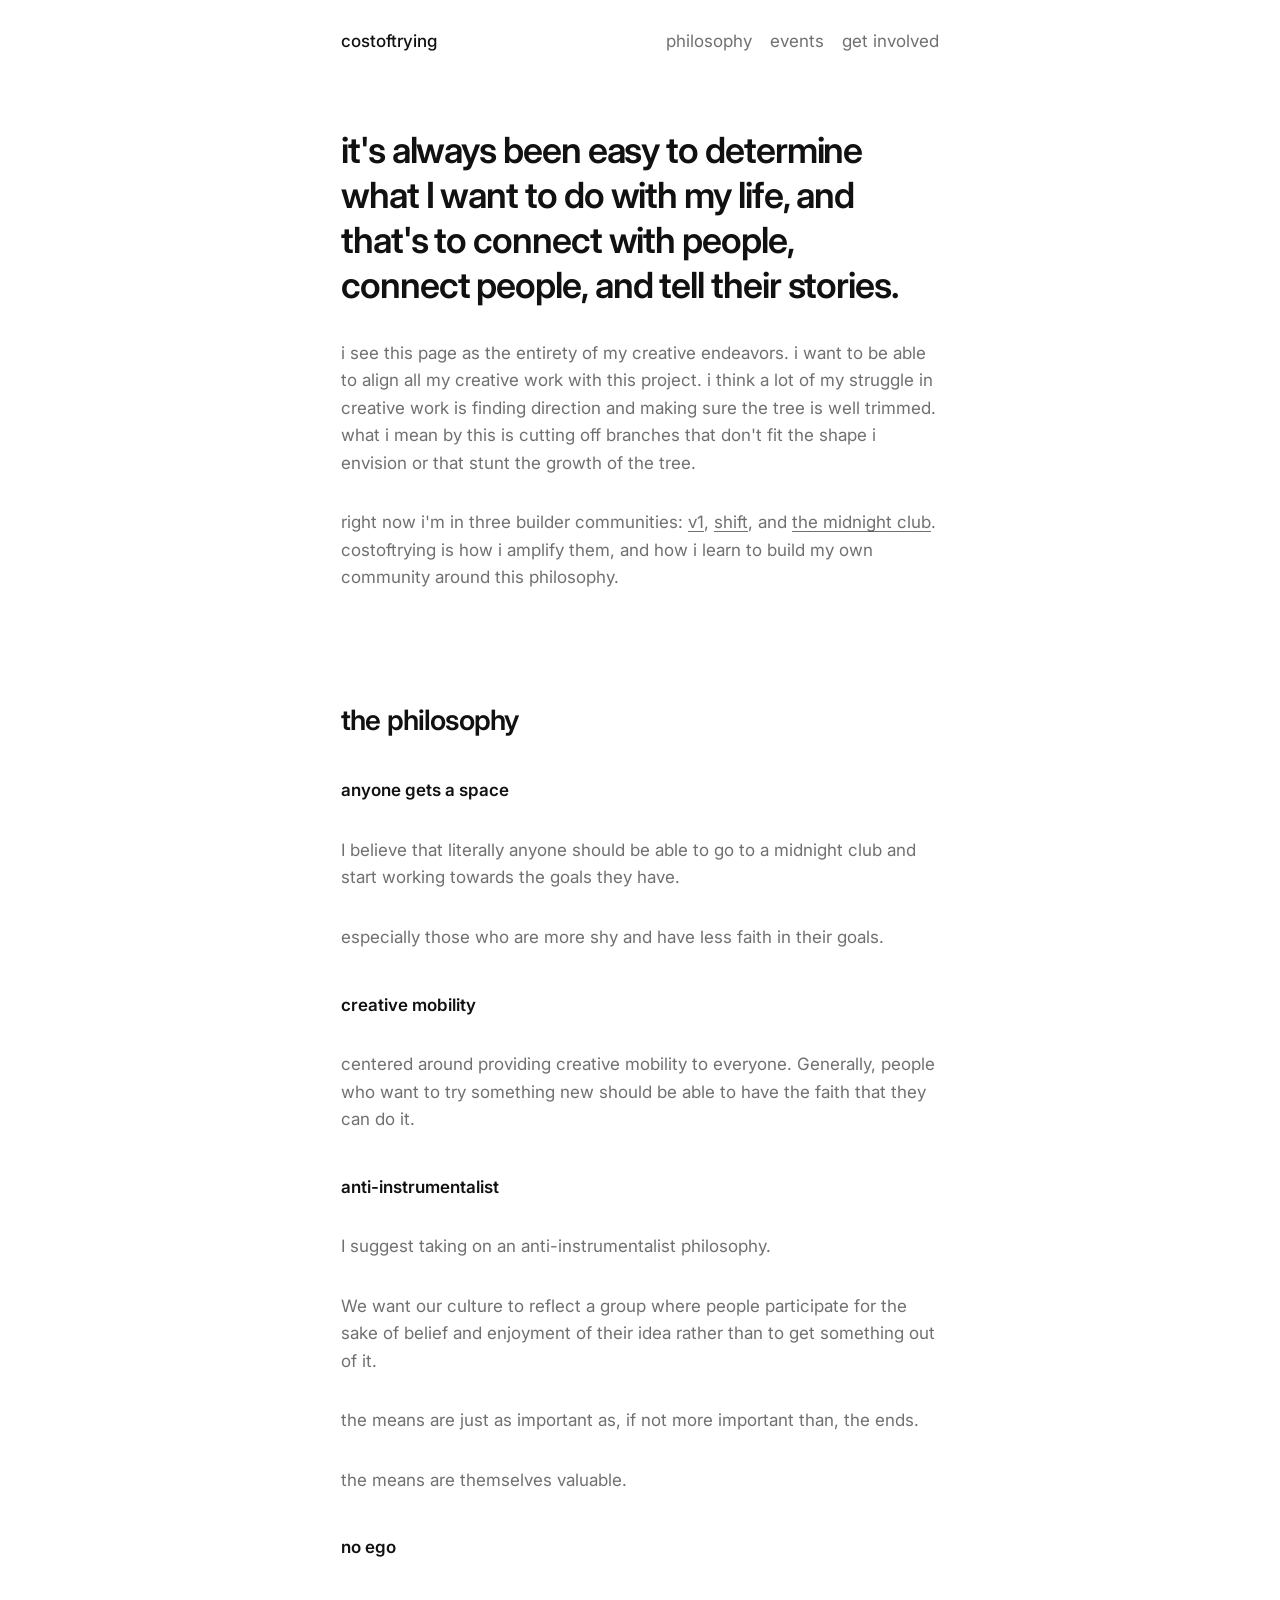
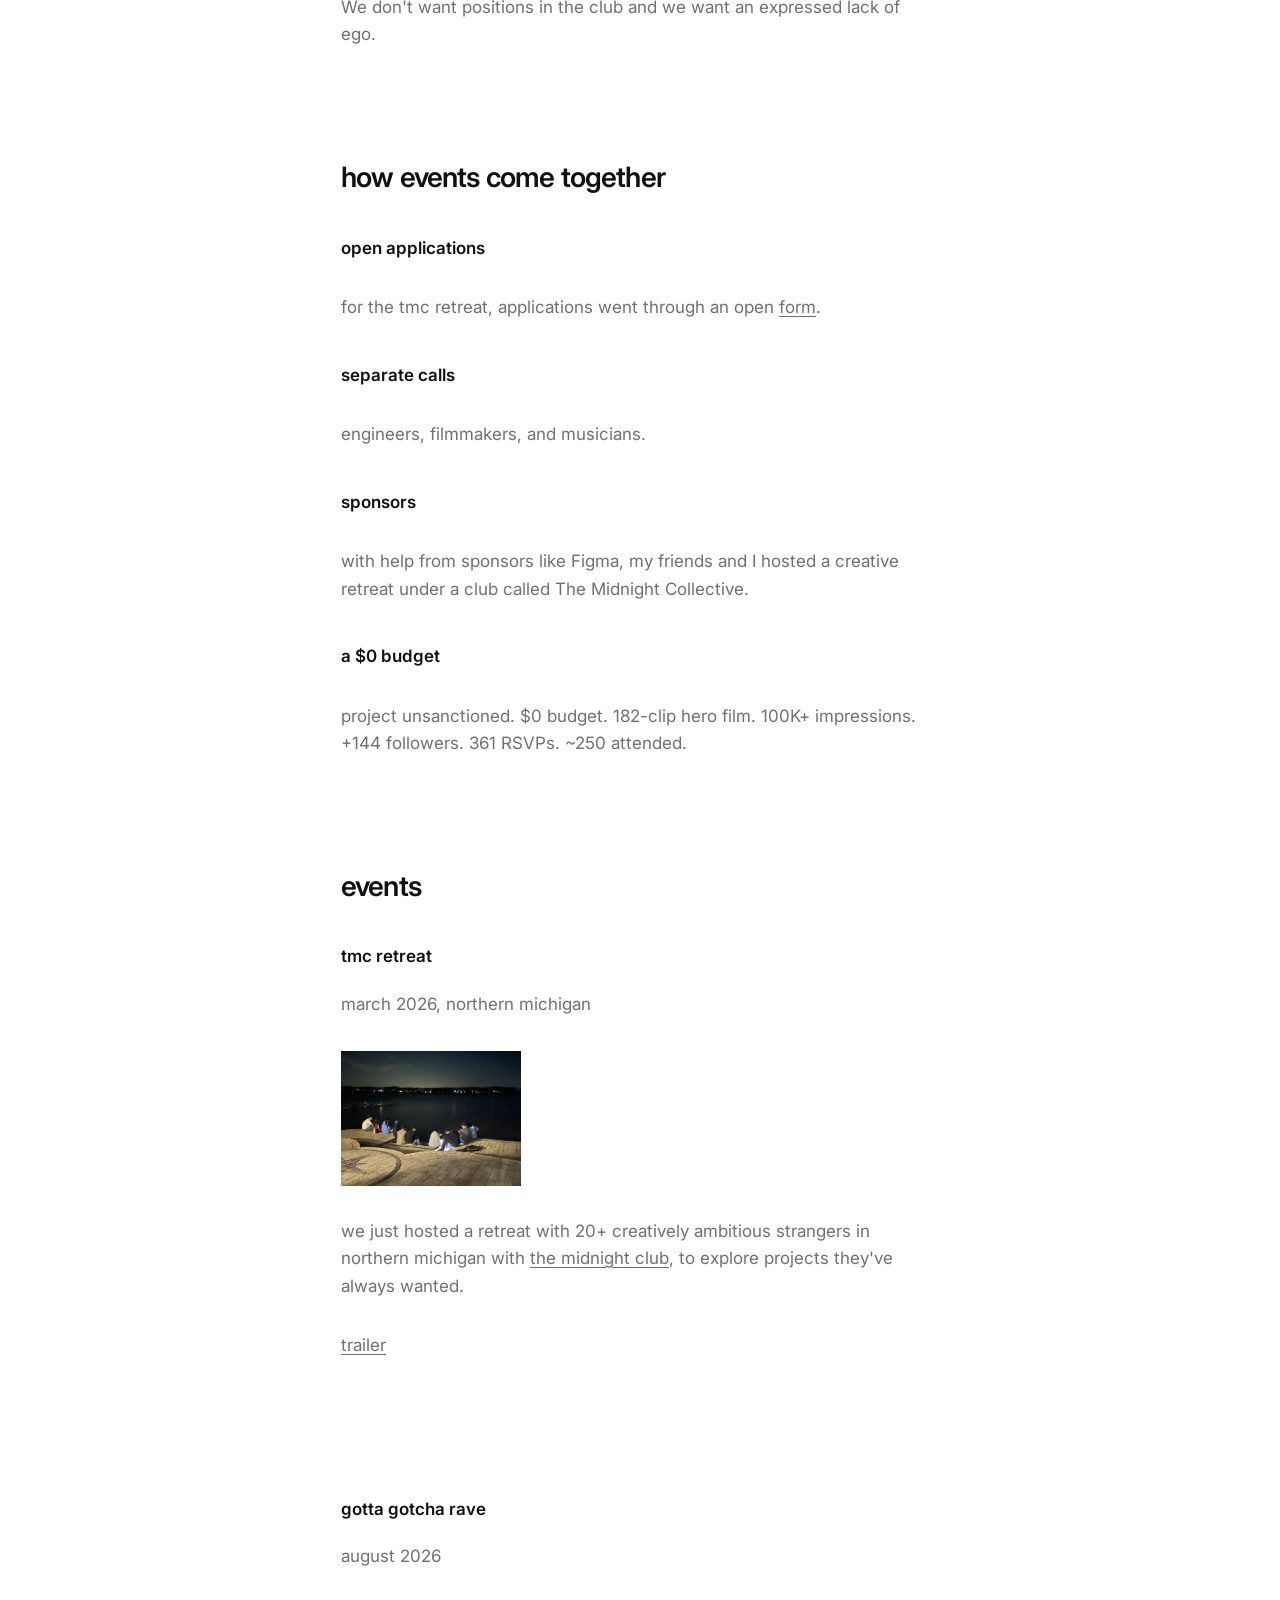
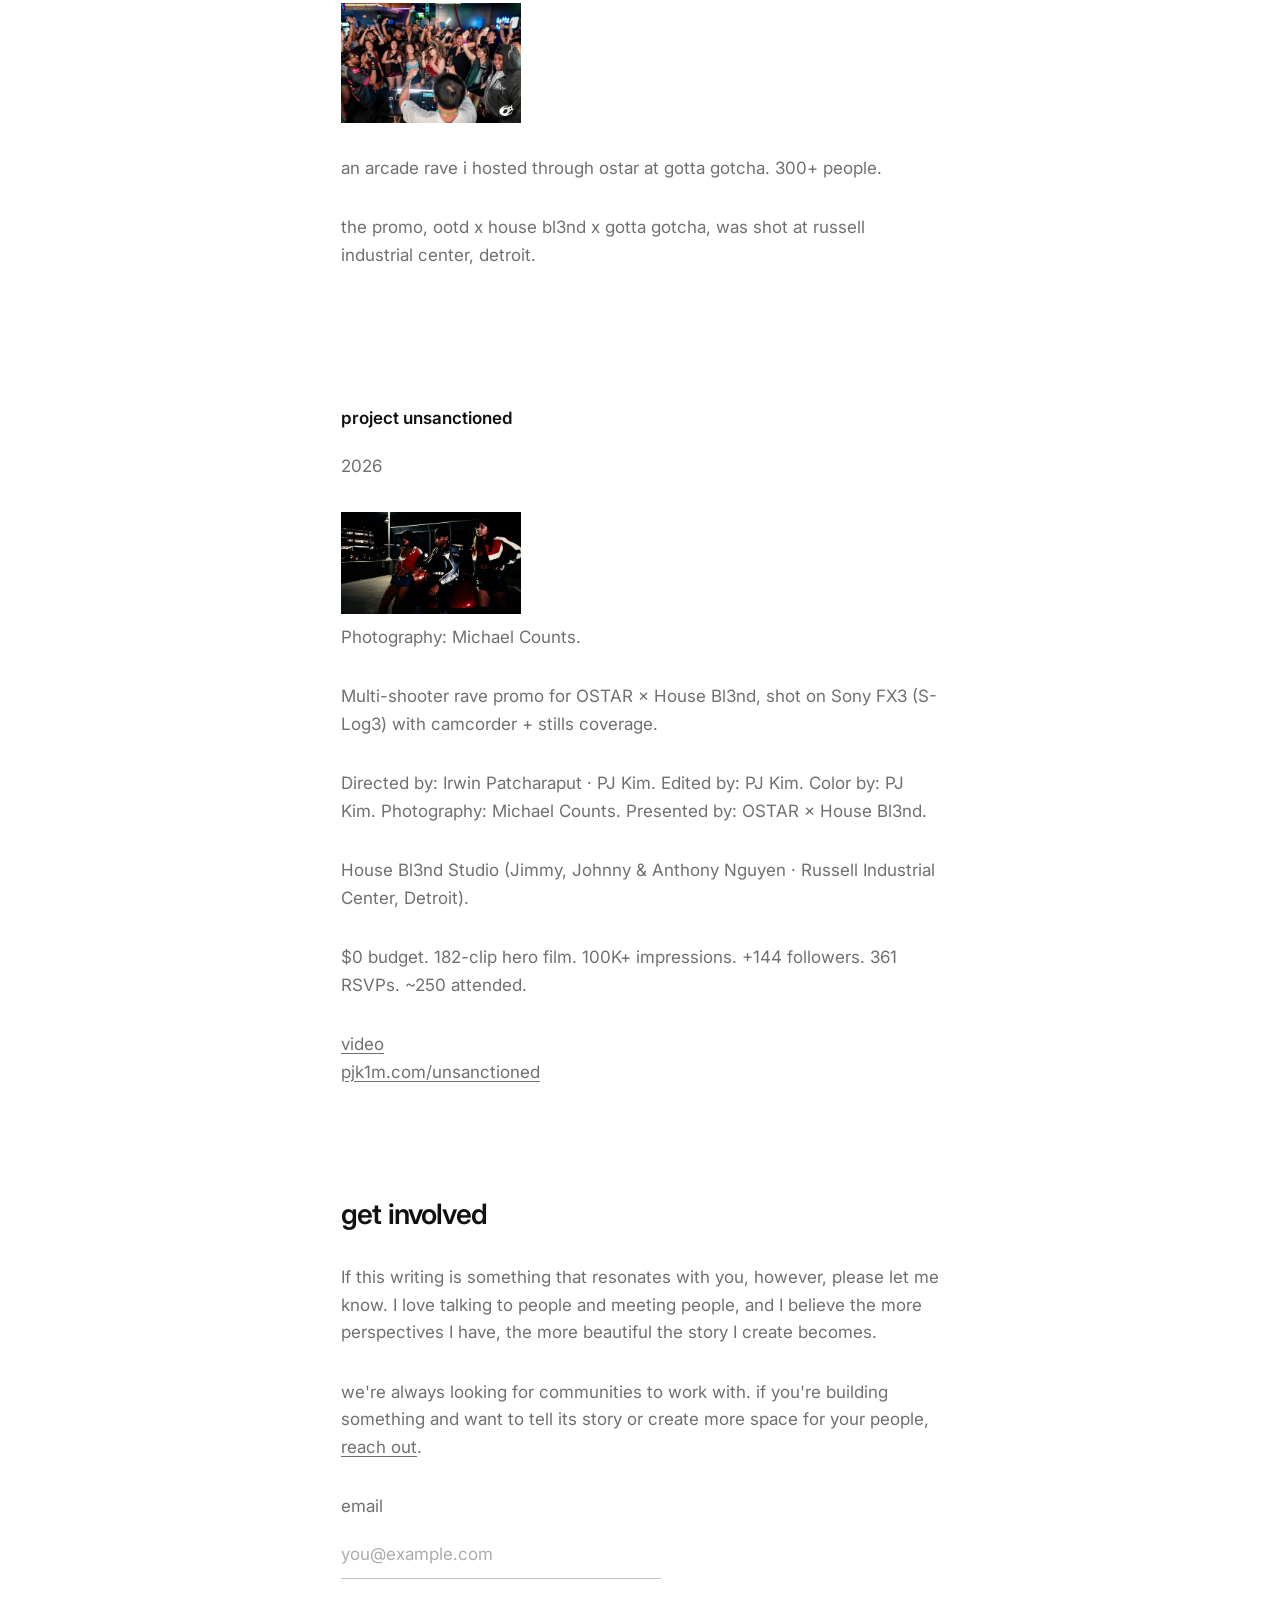
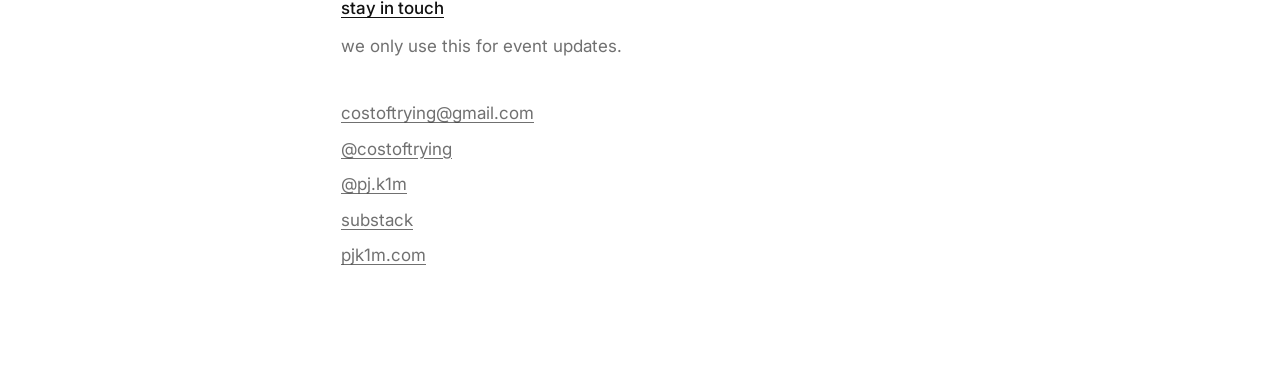
==== commit 98ef8fd5: "Remove 'tell me your story' buttons" ====
--- a/index.html
+++ b/index.html
@@ -65,9 +65,6 @@
           >. costoftrying is how i amplify them, and how i learn to build my
           own community around this philosophy.
         </p>
-        <p>
-          <a class="cta" href="https://tally.so/r/44xJgd">tell me your story</a>
-        </p>
       </section>
 
       <section class="block" id="philosophy" aria-labelledby="philosophy-title">
@@ -250,9 +247,6 @@
             story I create becomes.
           </p>
         </blockquote>
-        <p>
-          <a class="cta" href="https://tally.so/r/44xJgd">tell me your story</a>
-        </p>
         <p>
           we're always looking for communities to work with. if you're building
           something and want to tell its story or create more space for your
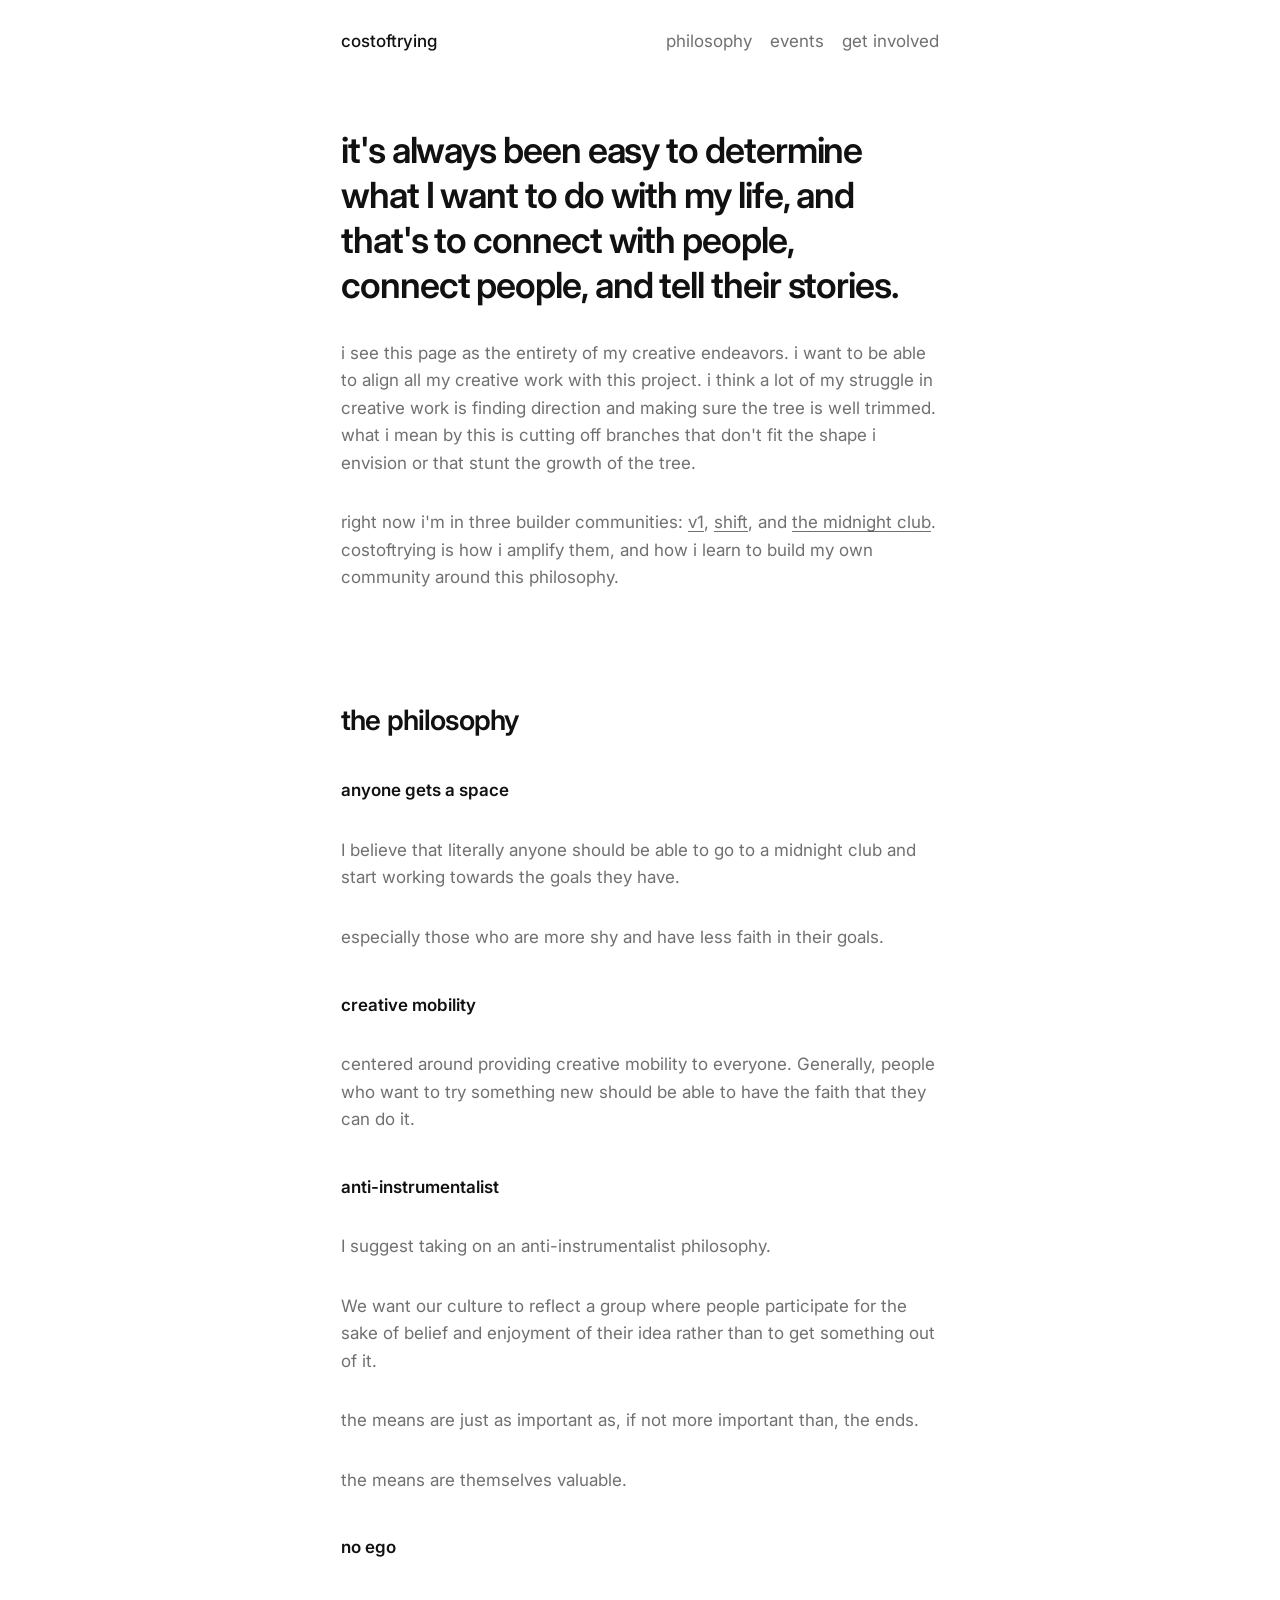
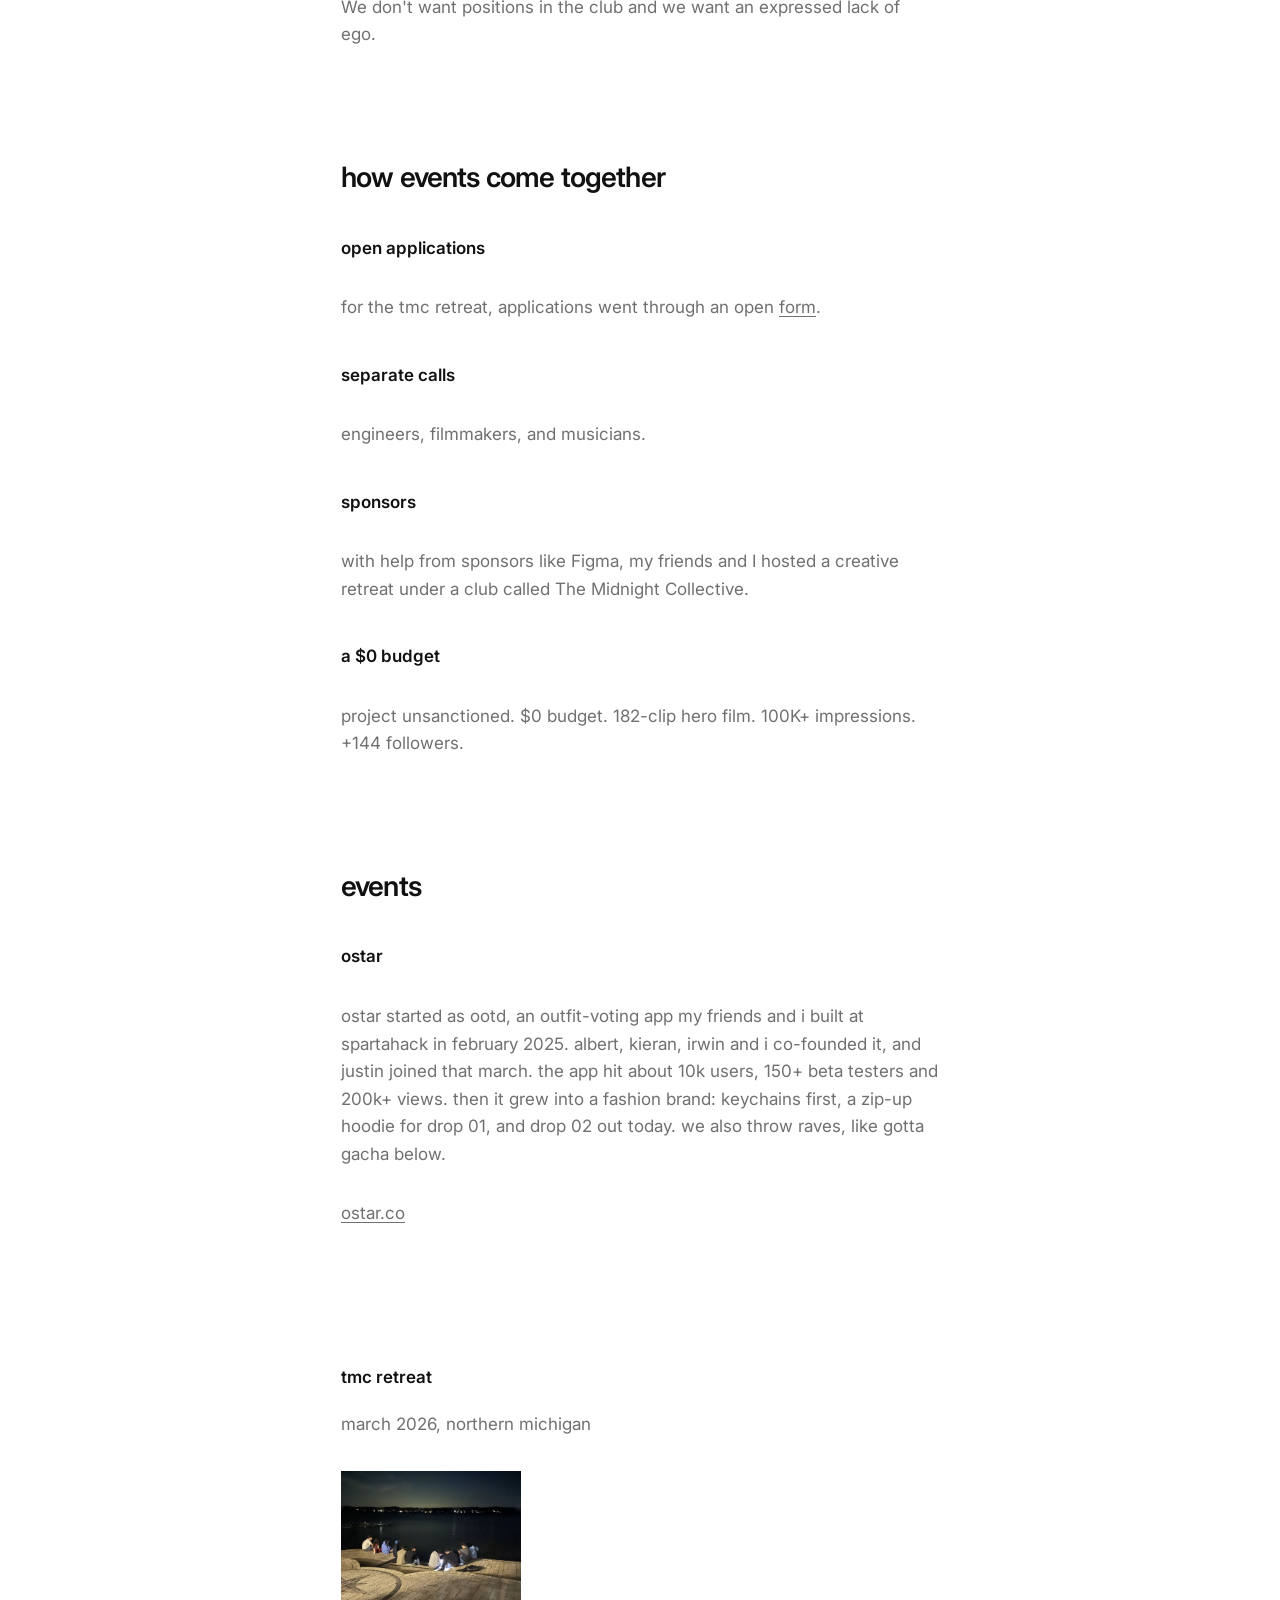
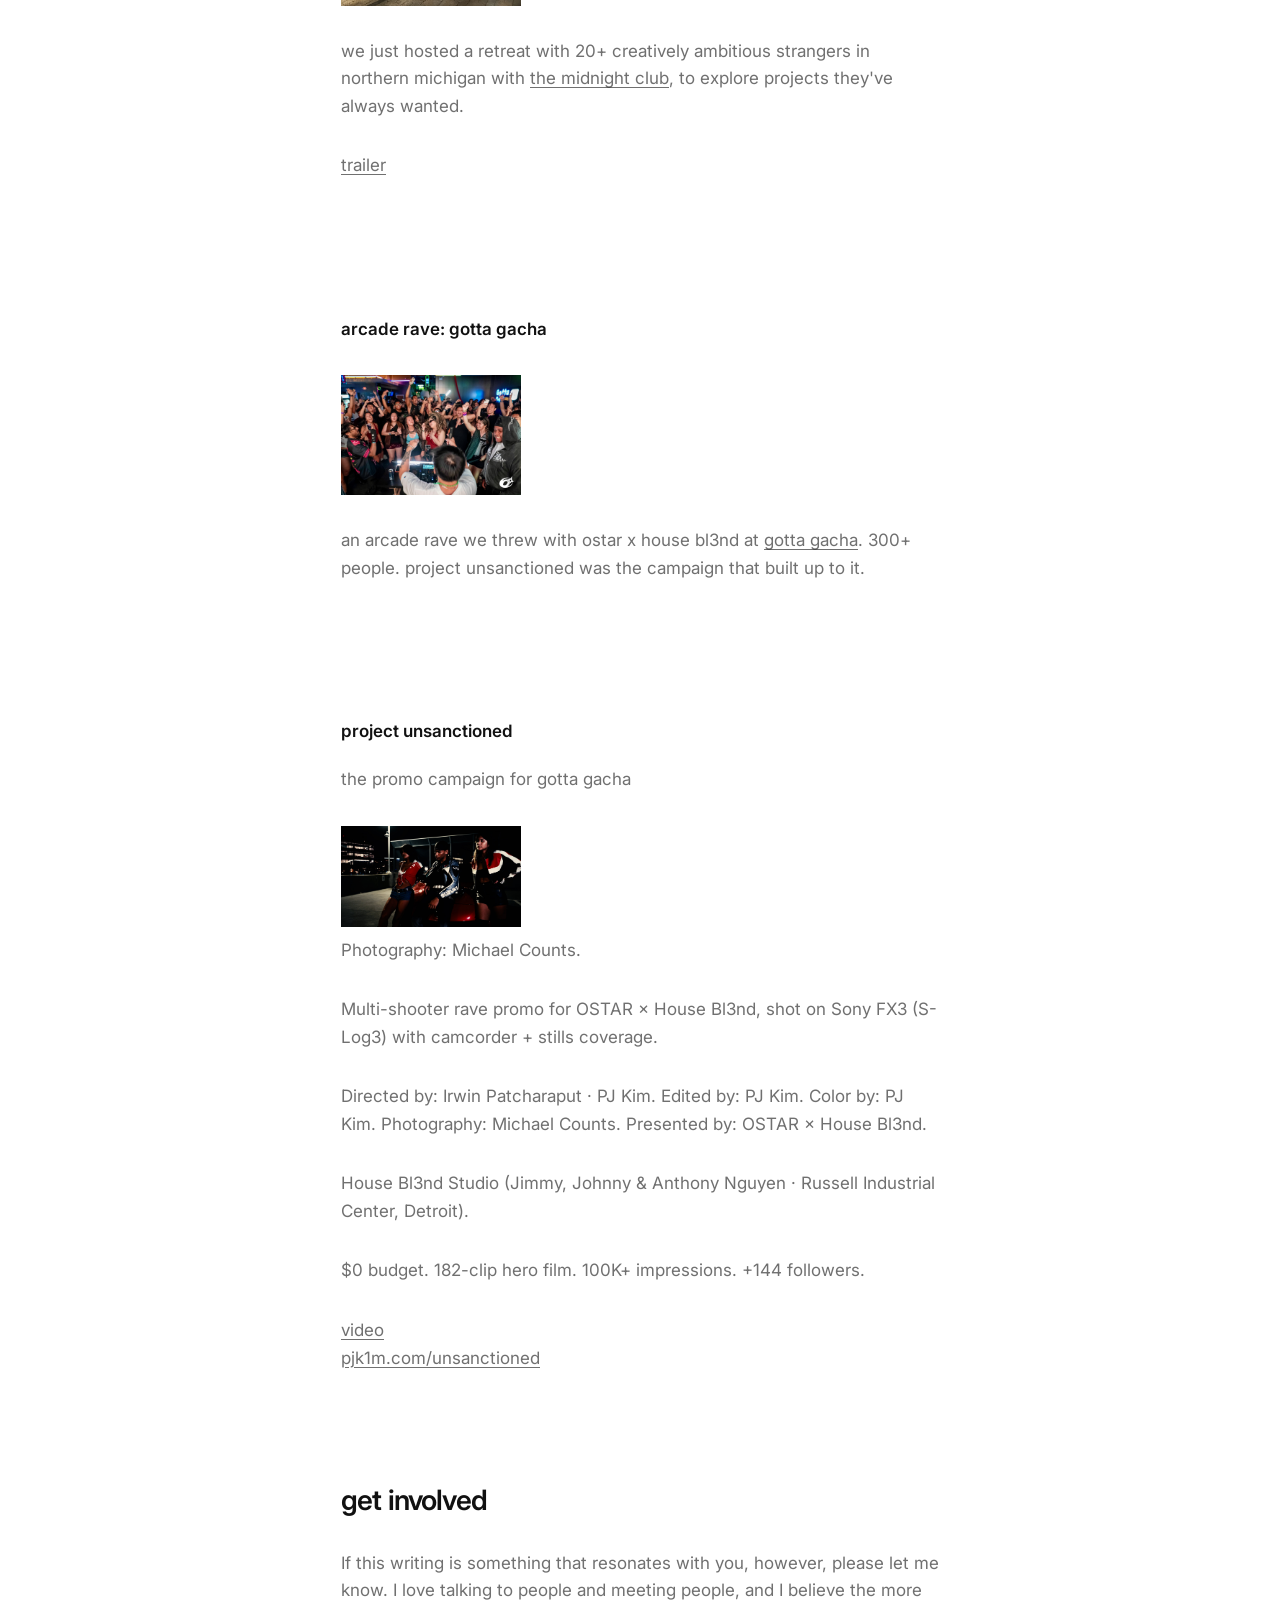
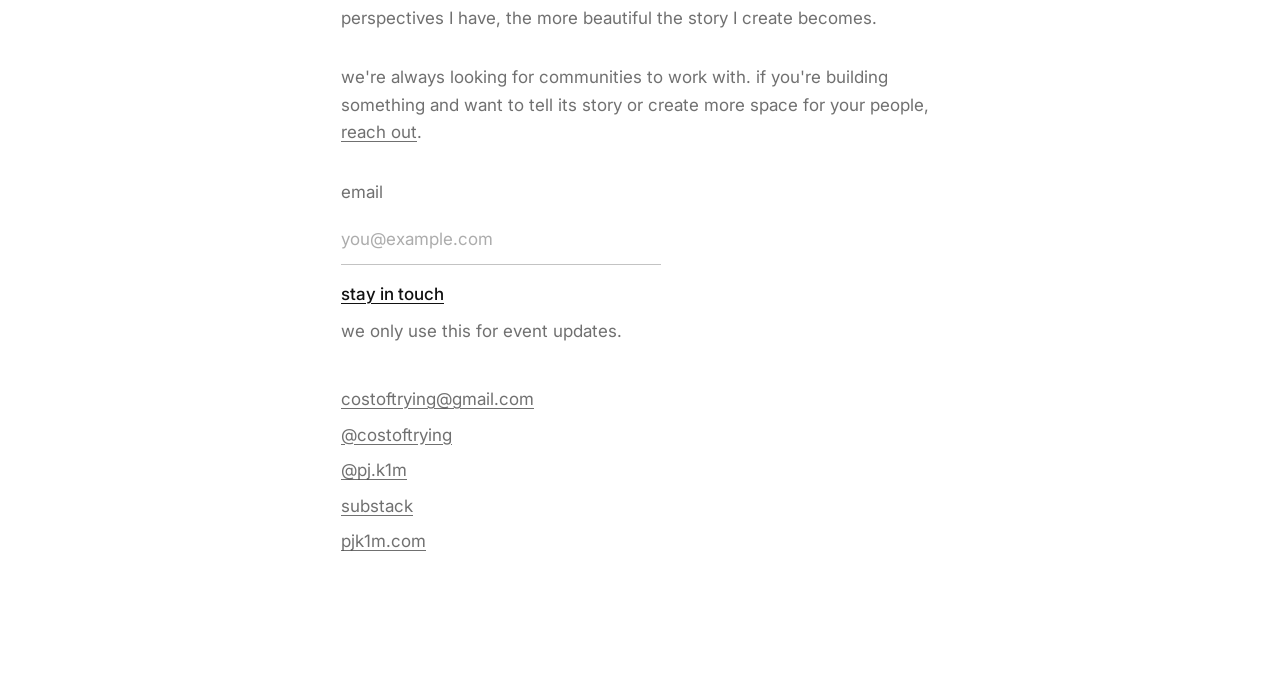
==== commit 176cb4d6: "Add OSTAR section; fix Gotta Gacha and Unsanctioned framing" ====
--- a/index.html
+++ b/index.html
@@ -143,13 +143,26 @@
         <h3>a $0 budget</h3>
         <p>
           project unsanctioned. $0 budget. 182-clip hero film. 100K+
-          impressions. +144 followers. 361 RSVPs. ~250 attended.
+          impressions. +144 followers.
         </p>
       </section>
 
       <section class="block" id="events" aria-labelledby="events-title">
         <h2 id="events-title">events</h2>
         <!-- Other frames are in images/ and stay off the page: tmc-retreat-a, tmc-retreat-b, tmc-retreat-dscn2611, tmc-retreat-trailer-frame, unsanctioned-social-1, unsanctioned-social-3. One photo per event. No photographer is named for the tmc retreat. -->
+
+        <article class="event" id="ostar">
+          <h3>ostar</h3>
+          <p>
+            ostar started as ootd, an outfit-voting app my friends and i built
+            at spartahack in february 2025. albert, kieran, irwin and i
+            co-founded it, and justin joined that march. the app hit about 10k
+            users, 150+ beta testers and 200k+ views. then it grew into a
+            fashion brand: keychains first, a zip-up hoodie for drop 01, and
+            drop 02 out today. we also throw raves, like gotta gacha below.
+          </p>
+          <p><a href="https://ostar.co">ostar.co</a></p>
+        </article>
 
         <article class="event" id="tmc-retreat">
           <h3>tmc retreat</h3>
@@ -176,13 +189,12 @@
           </p>
         </article>
 
-        <article class="event" id="gotta-gotcha">
-          <h3>gotta gotcha rave</h3>
-          <p class="meta">august 2026</p>
+        <article class="event" id="gotta-gacha">
+          <h3>arcade rave: gotta gacha</h3>
           <figure class="event-figure">
             <img
               src="images/ostar-rave.jpg"
-              alt="A crowd and a dj at the gotta gotcha rave."
+              alt="A crowd and a dj at the gotta gacha arcade rave."
               width="2000"
               height="1333"
               loading="lazy"
@@ -190,17 +202,15 @@
             />
           </figure>
           <p>
-            an arcade rave i hosted through ostar at gotta gotcha. 300+ people.
-          </p>
-          <p>
-            the promo, ootd x house bl3nd x gotta gotcha, was shot at russell
-            industrial center, detroit.
+            an arcade rave we threw with ostar x house bl3nd at
+            <a href="https://www.gottagacha.com/">gotta gacha</a>. 300+ people.
+            project unsanctioned was the campaign that built up to it.
           </p>
         </article>
 
         <article class="event" id="unsanctioned">
           <h3>project unsanctioned</h3>
-          <p class="meta">2026</p>
+          <p class="meta">the promo campaign for gotta gacha</p>
           <figure class="event-figure">
             <img
               src="images/unsanctioned-still.jpg"
@@ -227,7 +237,6 @@
           </p>
           <p>
             $0 budget. 182-clip hero film. 100K+ impressions. +144 followers.
-            361 RSVPs. ~250 attended.
           </p>
           <p>
             <a href="https://www.youtube.com/watch?v=FLqxwn8_9xI">video</a>
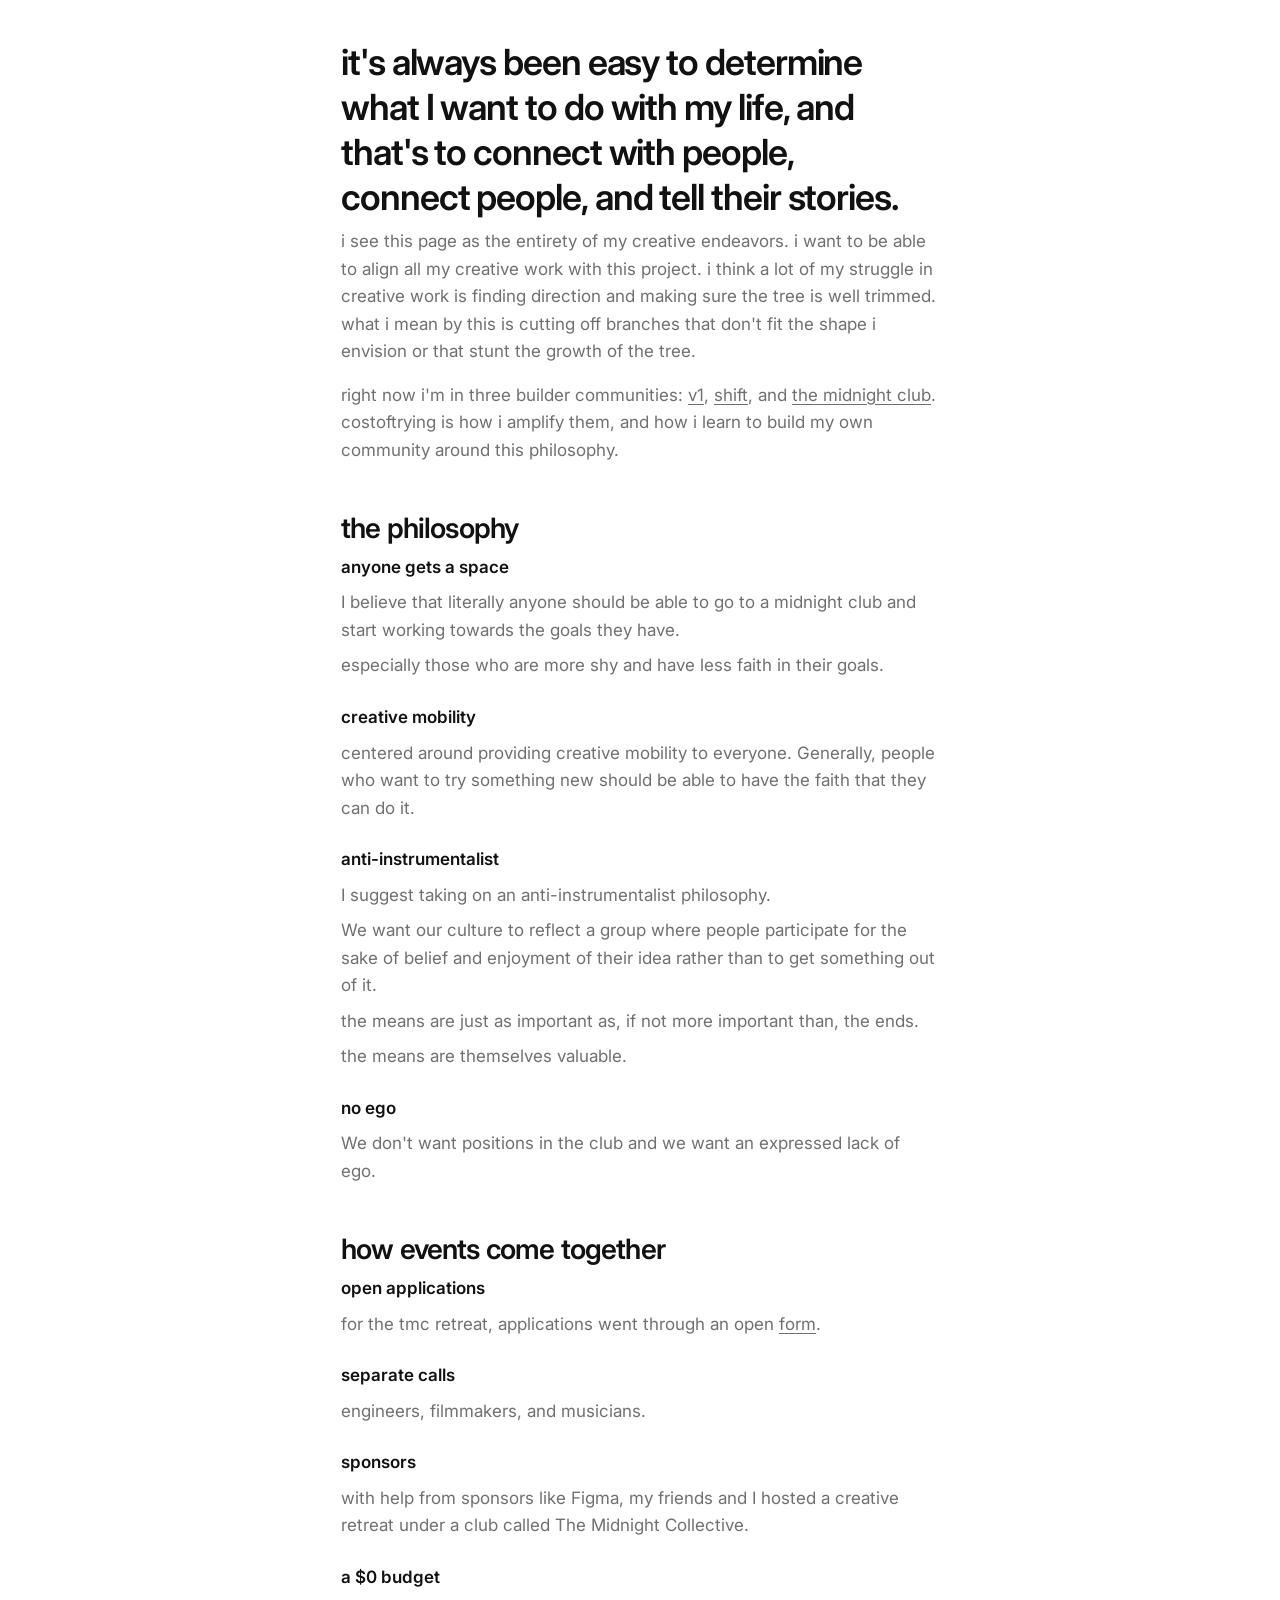
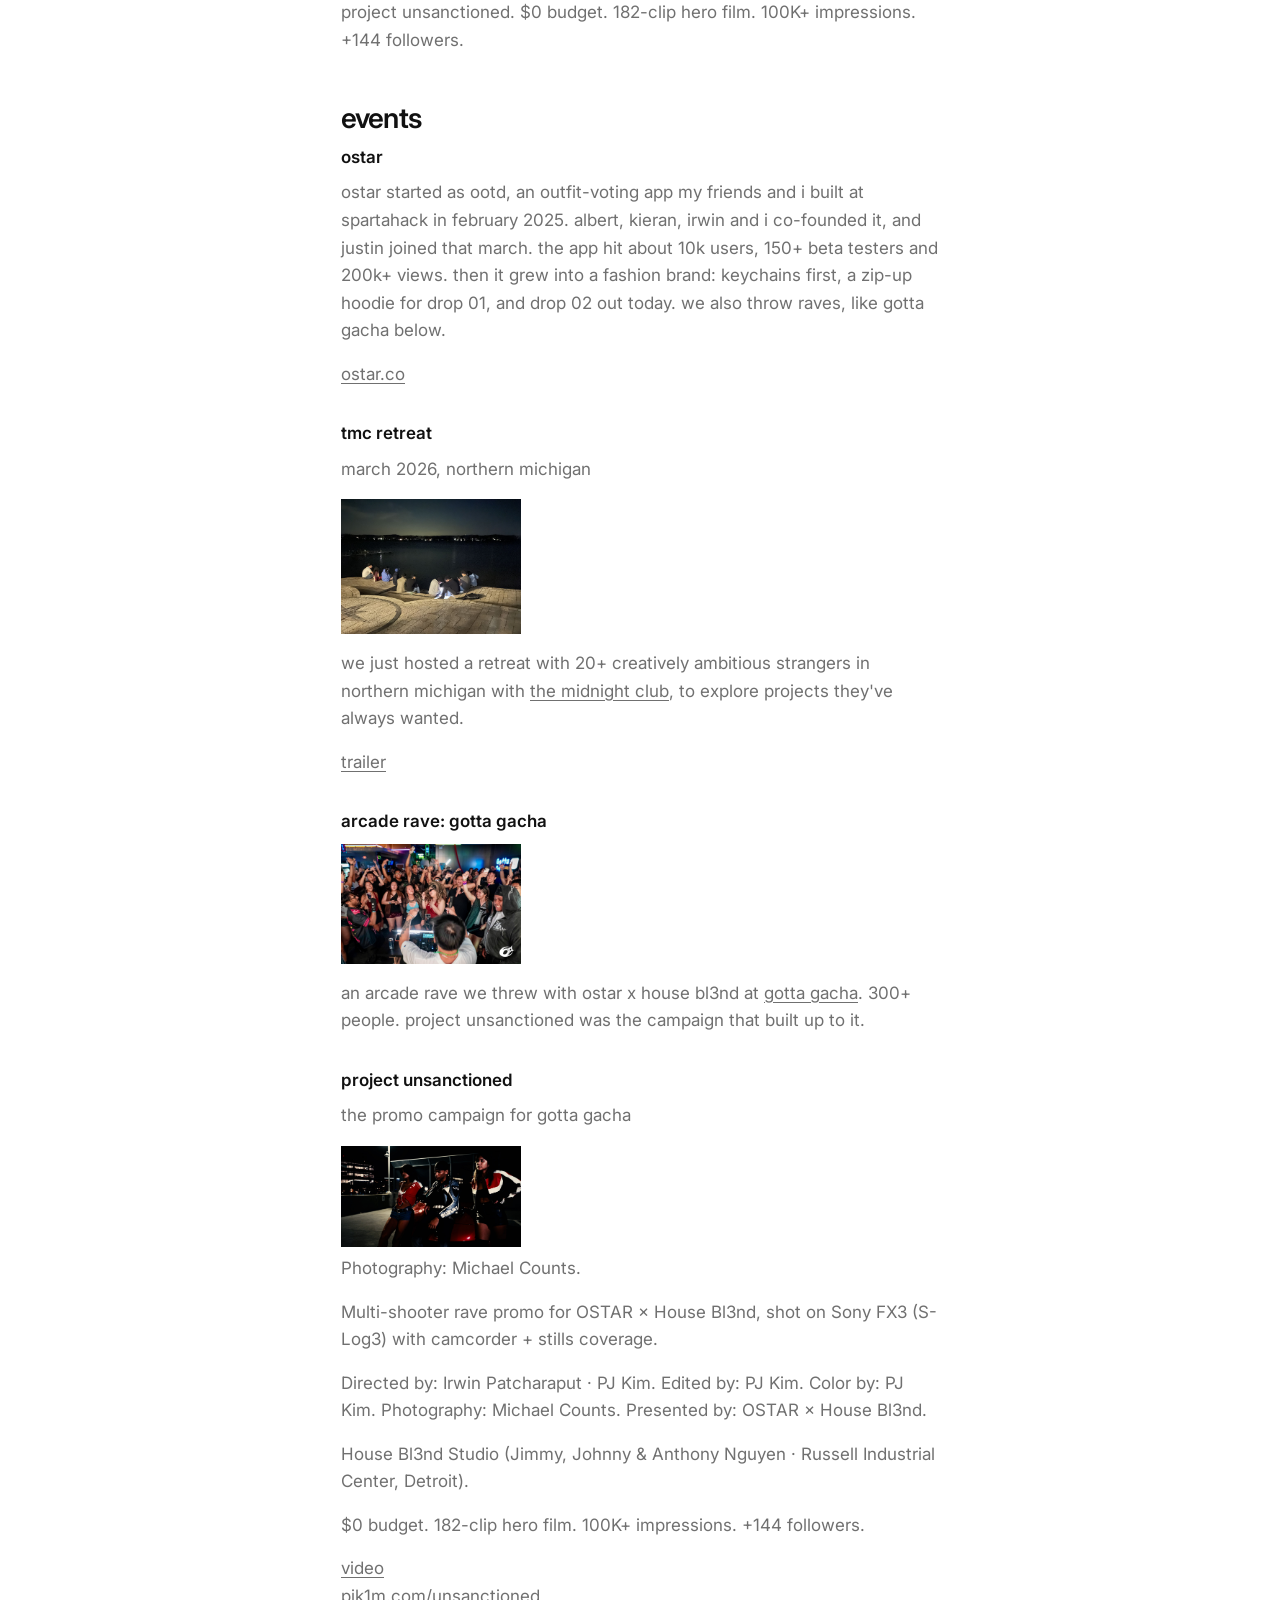
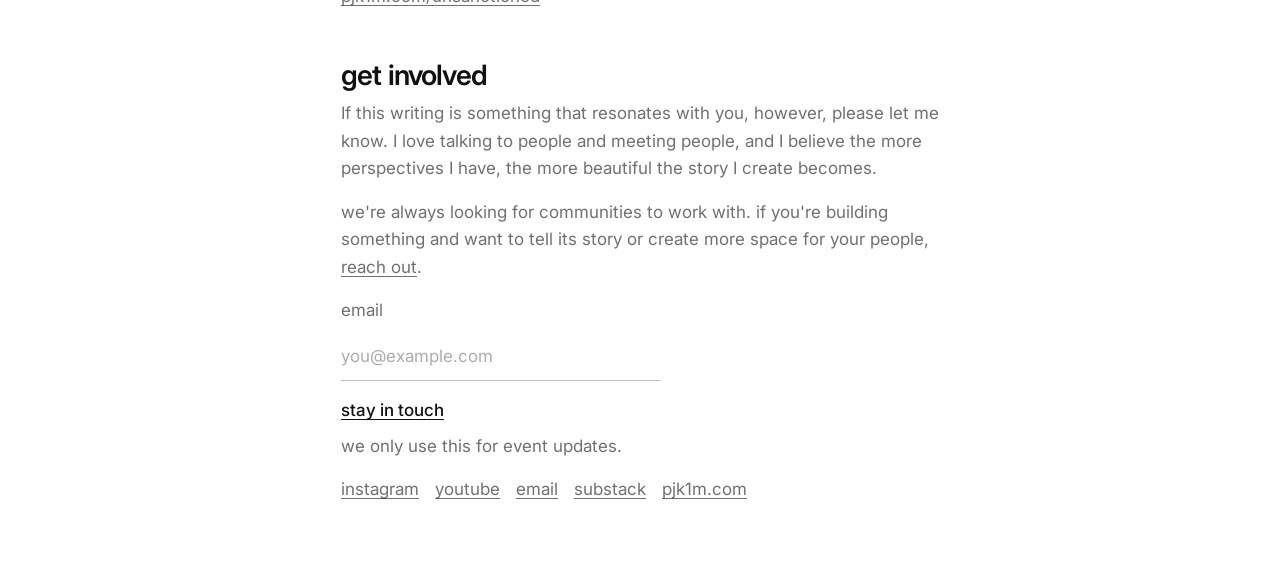
==== commit e7c528dc: "Tighten the page and simplify the top and bottom. Drop the nav, use one 8px spacing scale, and repla" ====
--- a/index.html
+++ b/index.html
@@ -32,14 +32,6 @@
   </head>
   <body>
     <a class="skip" href="#content">skip to the writing</a>
-    <header class="top">
-      <a class="wordmark" href="index.html">costoftrying</a>
-      <nav class="nav" aria-label="on this page">
-        <a href="#philosophy">philosophy</a>
-        <a href="#events">events</a>
-        <a href="#involved">get involved</a>
-      </nav>
-    </header>
 
     <main id="content" class="page">
       <section class="hero" aria-labelledby="thesis">
@@ -296,11 +288,9 @@
         <p class="signup-success" id="signup-success" hidden>you're on the list.</p>
 
         <ul class="links">
-          <li><a href="mailto:costoftrying@gmail.com">costoftrying@gmail.com</a></li>
-          <li>
-            <a href="https://www.instagram.com/costoftrying/">@costoftrying</a>
-          </li>
-          <li><a href="https://www.instagram.com/pj.k1m/">@pj.k1m</a></li>
+          <li><a href="https://www.instagram.com/costoftrying/">instagram</a></li>
+          <li><a href="https://www.youtube.com/watch?v=FLqxwn8_9xI">youtube</a></li>
+          <li><a href="mailto:costoftrying@gmail.com">email</a></li>
           <li><a href="https://substack.com/@pjk1m">substack</a></li>
           <li><a href="https://pjk1m.com">pjk1m.com</a></li>
         </ul>
--- a/styles.css
+++ b/styles.css
@@ -3,7 +3,7 @@
   --body: rgba(17, 17, 17, 0.6);
   --paper: #ffffff;
   --measure: 38em;
-  --rhythm: 32px;
+  --s: 8px;
 }
 
 * {
@@ -64,59 +64,52 @@
   transform: none;
 }
 
-.top {
-  max-width: var(--measure);
-  margin: 0 auto;
-  padding: 28px 24px 0;
-  display: flex;
-  flex-wrap: wrap;
-  gap: 12px 28px;
-  align-items: baseline;
-  justify-content: space-between;
-}
-
-.wordmark {
-  color: var(--ink);
-  font-weight: 500;
-  text-decoration: none;
-}
-
-.nav {
-  display: flex;
-  flex-wrap: wrap;
-  gap: 8px 18px;
-}
-
-.nav a {
-  color: var(--body);
-  text-decoration: none;
-}
-
-.nav a:hover,
-.nav a:focus-visible {
-  color: var(--ink);
-  text-decoration: underline;
-}
-
 .page {
   max-width: var(--measure);
   margin: 0 auto;
-  padding: 72px 24px 120px;
+  padding: calc(var(--s) * 5) 24px calc(var(--s) * 8);
 }
 
 .hero,
 .block,
 .event {
-  display: grid;
-  gap: var(--rhythm);
+  display: flex;
+  flex-direction: column;
+  gap: calc(var(--s) * 2);
 }
 
 .block {
-  margin-top: 112px;
-}
-
-.event + .event {
-  margin-top: 96px;
+  margin-top: calc(var(--s) * 6);
+}
+
+.hero > h1 + *,
+.block > h2 + *,
+.event > h3 + * {
+  margin-top: calc(var(--s) * -1);
+}
+
+.block > h3 {
+  margin-top: var(--s);
+}
+
+.block > h2 + h3 {
+  margin-top: calc(var(--s) * -1);
+}
+
+.block > h3 + * {
+  margin-top: calc(var(--s) * -1);
+}
+
+blockquote + blockquote {
+  margin-top: calc(var(--s) * -1);
+}
+
+#events {
+  gap: calc(var(--s) * 4);
+}
+
+#events > h2 + * {
+  margin-top: calc(var(--s) * -3);
 }
 
 h1,
@@ -145,7 +138,7 @@
 }
 
 h3 {
-  margin-top: 8px;
+  margin-top: 0;
   font-size: 17px;
   font-weight: 600;
   line-height: 1.62;
@@ -169,7 +162,7 @@
 }
 
 .meta {
-  margin-top: -12px;
+  margin-top: 0;
 }
 
 blockquote {
@@ -186,7 +179,7 @@
 .event-figure {
   margin: 0;
   display: grid;
-  gap: 10px;
+  gap: var(--s);
   justify-items: start;
 }
 
@@ -202,7 +195,7 @@
 
 .signup {
   display: grid;
-  gap: 10px;
+  gap: var(--s);
   max-width: 320px;
 }
 
@@ -254,7 +247,7 @@
 
 .signup-submit {
   justify-self: start;
-  margin: 6px 0 0;
+  margin: var(--s) 0 0;
   padding: 0;
   border: 0;
   background: none;
@@ -279,27 +272,28 @@
 
 .links {
   list-style: none;
-  margin: 8px 0 0;
+  margin: 0;
   padding: 0;
-  display: grid;
-  gap: 8px;
+  display: flex;
+  flex-wrap: wrap;
+  gap: var(--s) calc(var(--s) * 2);
 }
 
 @media (max-width: 640px) {
-  .top {
-    padding-top: 22px;
-  }
-
   .page {
-    padding: 48px 20px 88px;
+    padding: calc(var(--s) * 4) 20px calc(var(--s) * 6);
   }
 
   .block {
-    margin-top: 80px;
-  }
-
-  .event + .event {
-    margin-top: 72px;
+    margin-top: calc(var(--s) * 5);
+  }
+
+  #events {
+    gap: calc(var(--s) * 3);
+  }
+
+  #events > h2 + * {
+    margin-top: calc(var(--s) * -2);
   }
 
   h1 {
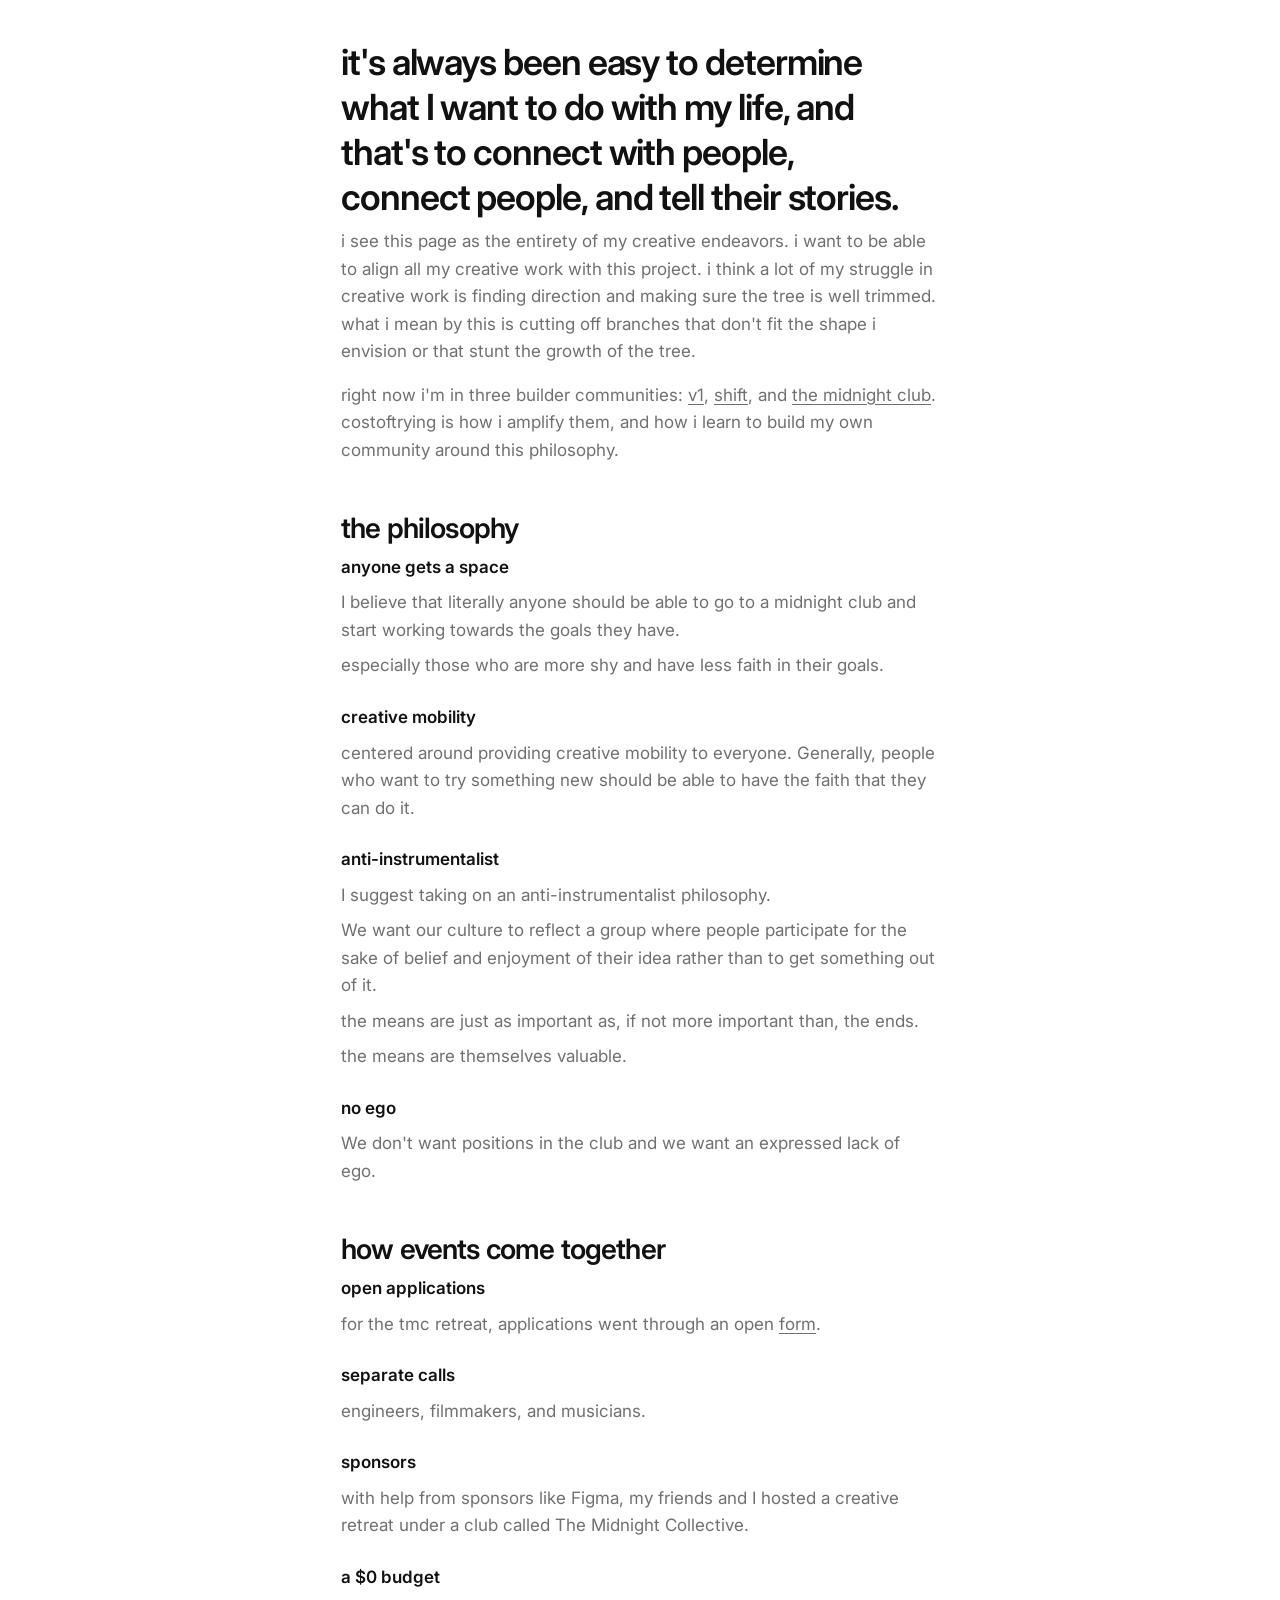
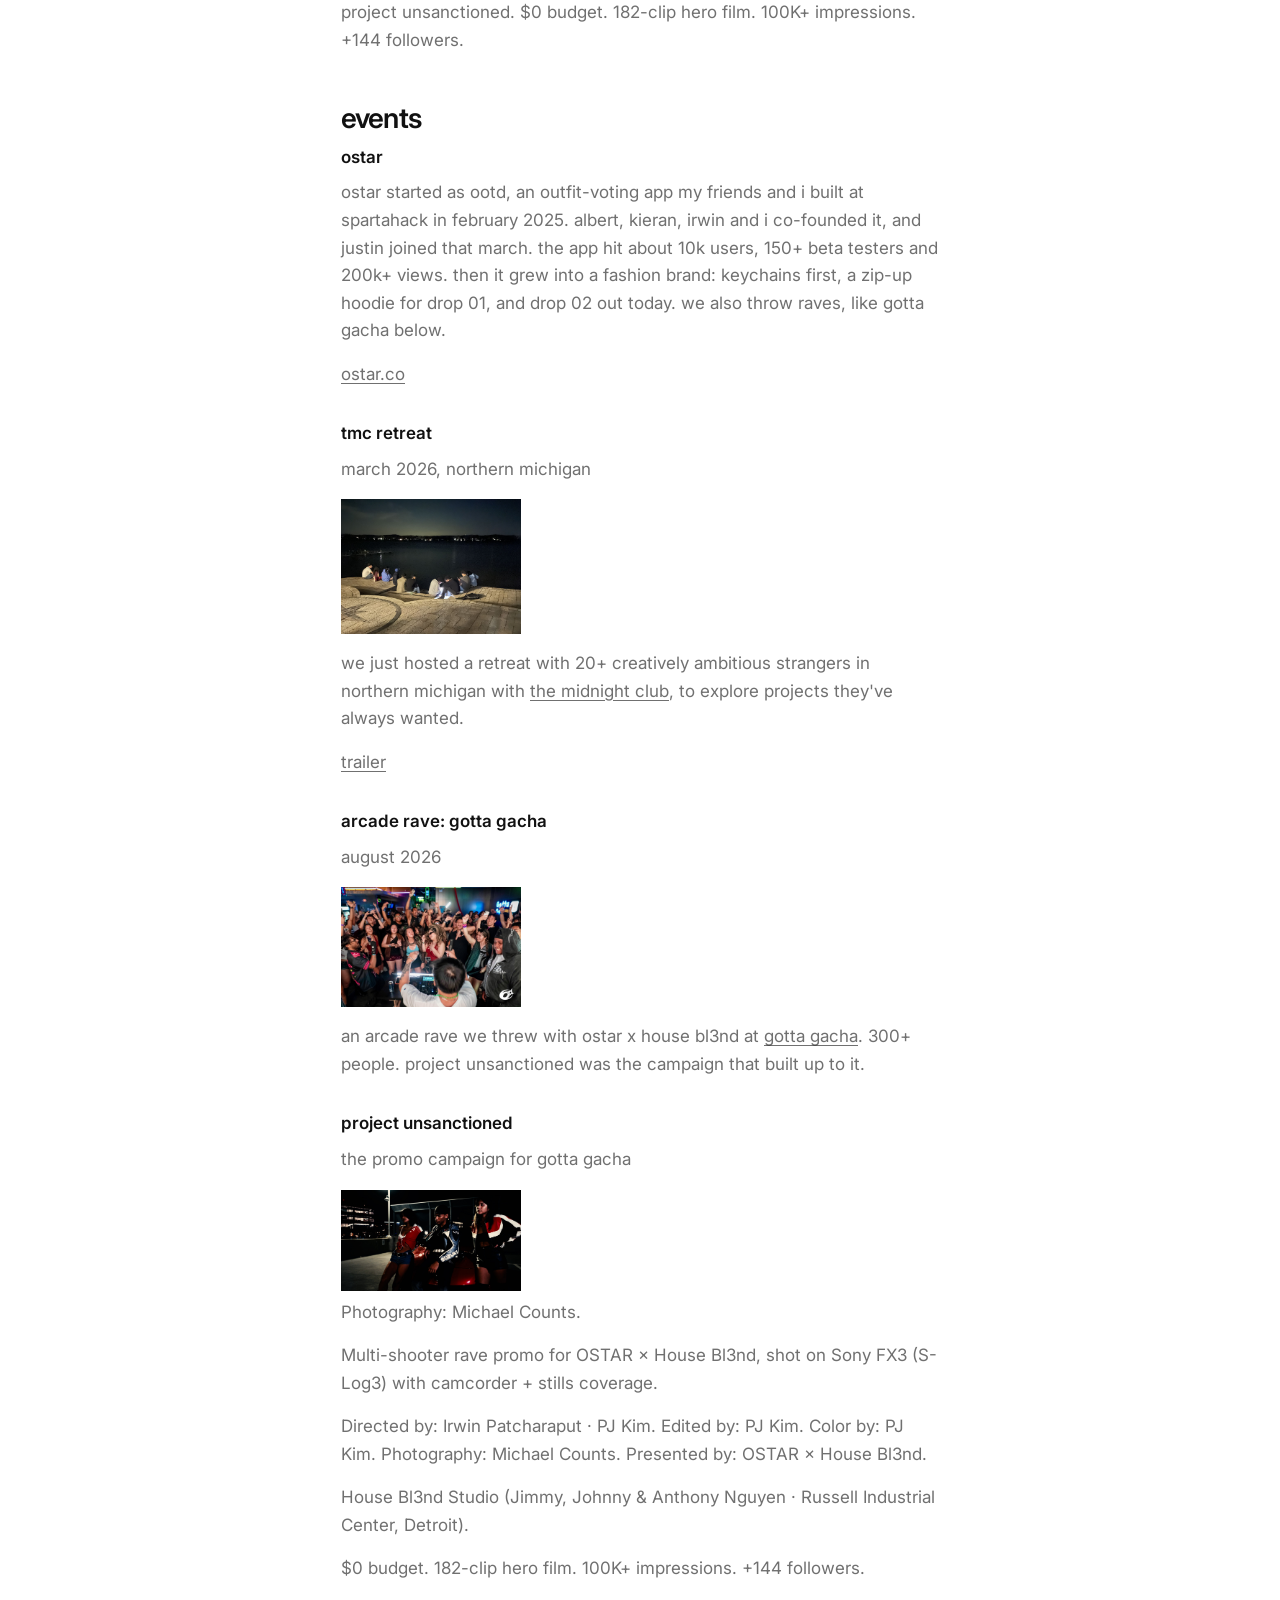
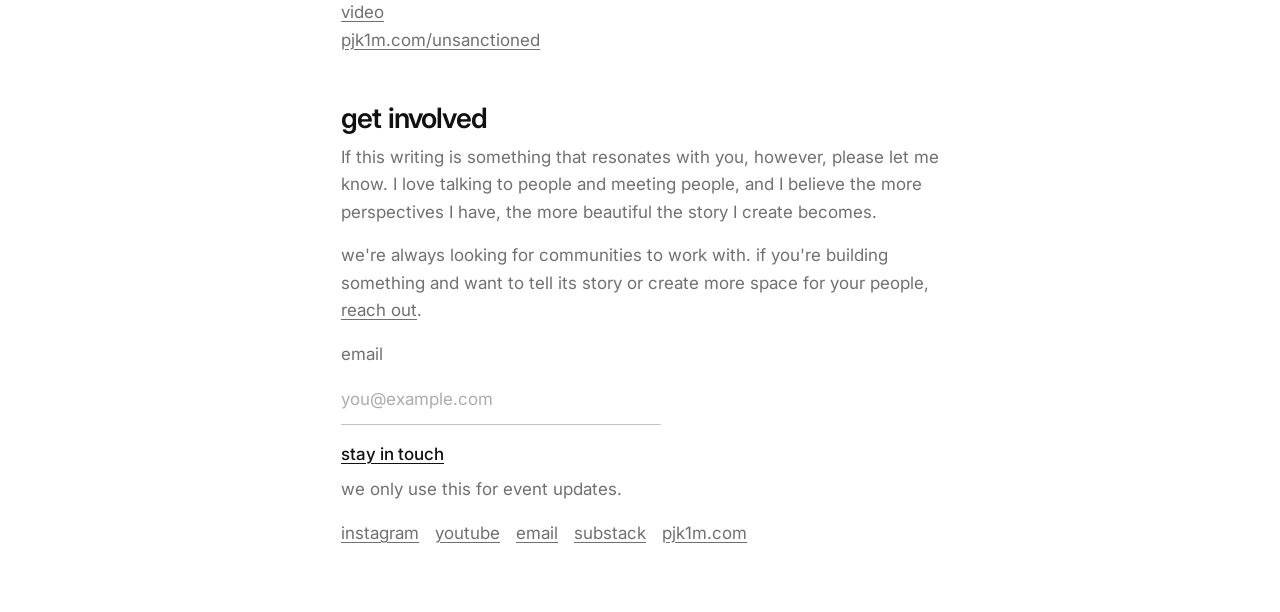
==== commit ebde9b3f: "Add august 2026 date line to the gotta gacha event" ====
--- a/index.html
+++ b/index.html
@@ -183,6 +183,7 @@
 
         <article class="event" id="gotta-gacha">
           <h3>arcade rave: gotta gacha</h3>
+          <p class="meta">august 2026</p>
           <figure class="event-figure">
             <img
               src="images/ostar-rave.jpg"
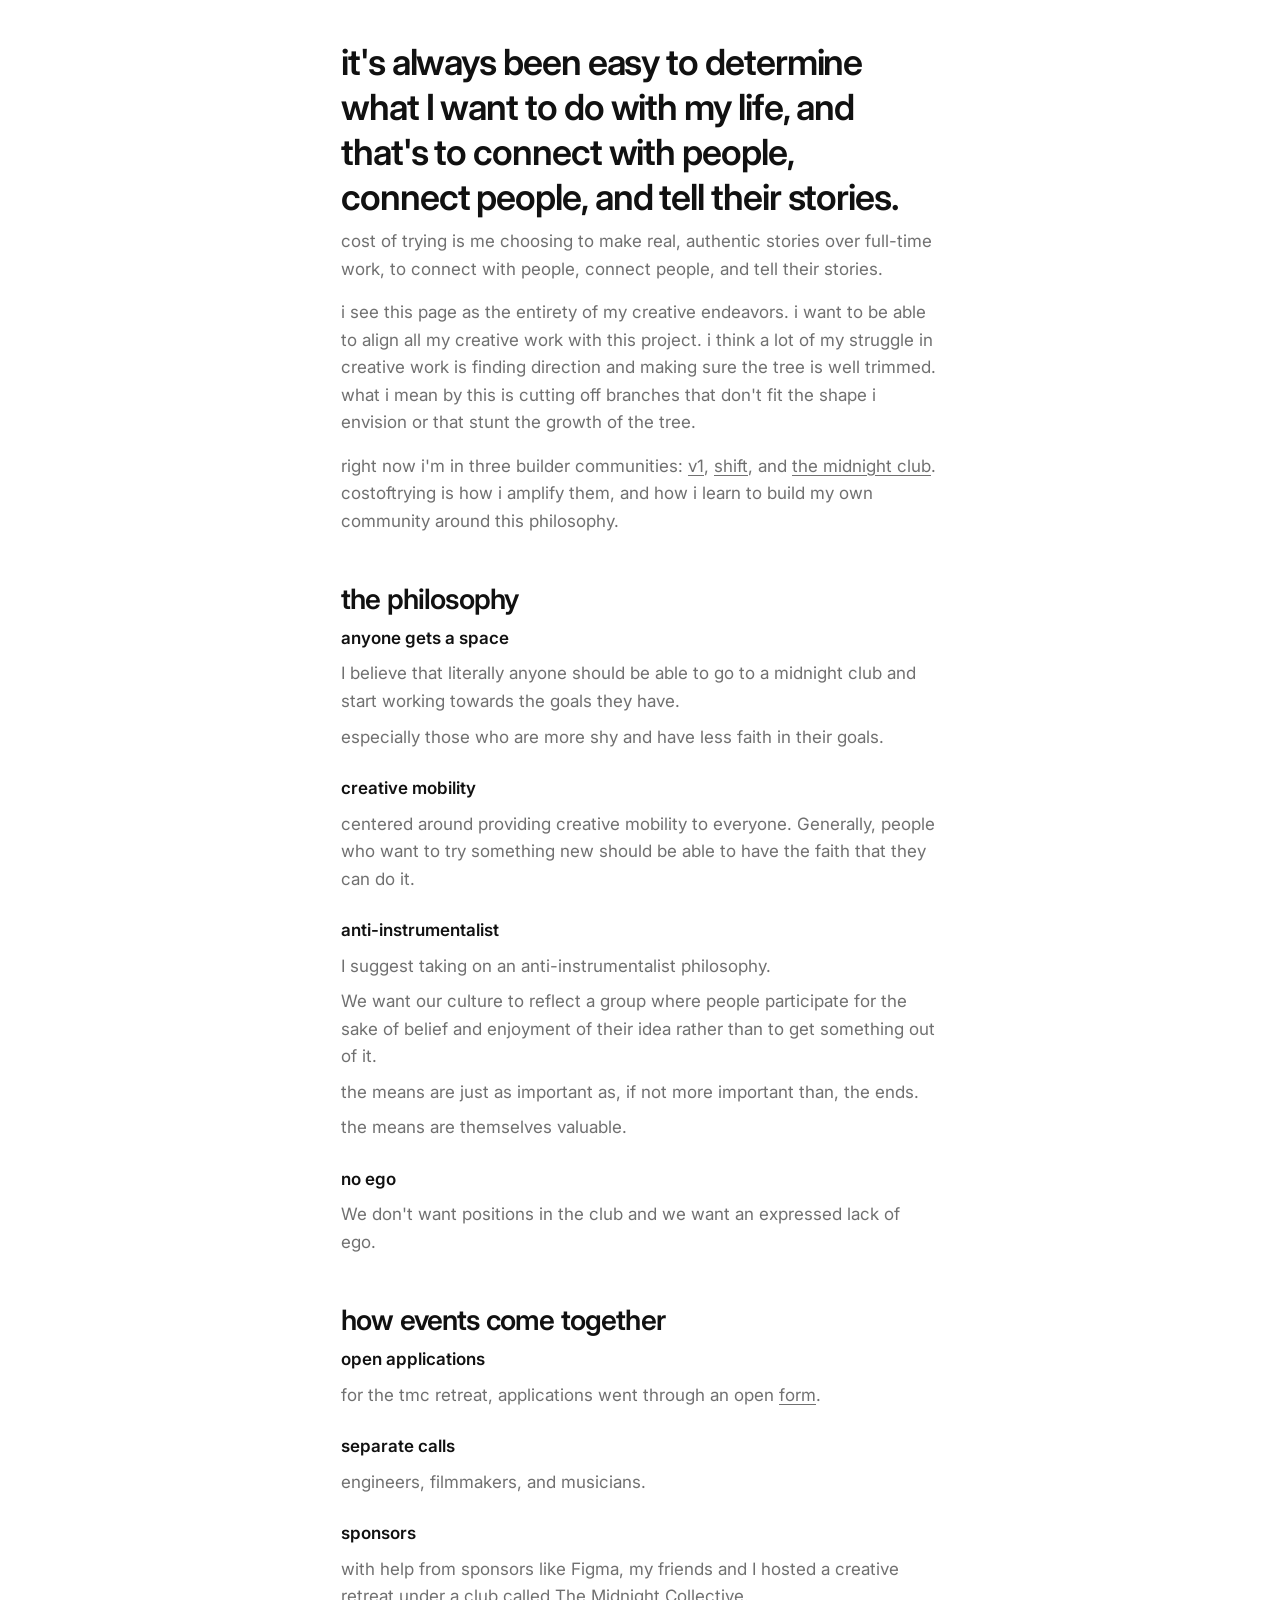
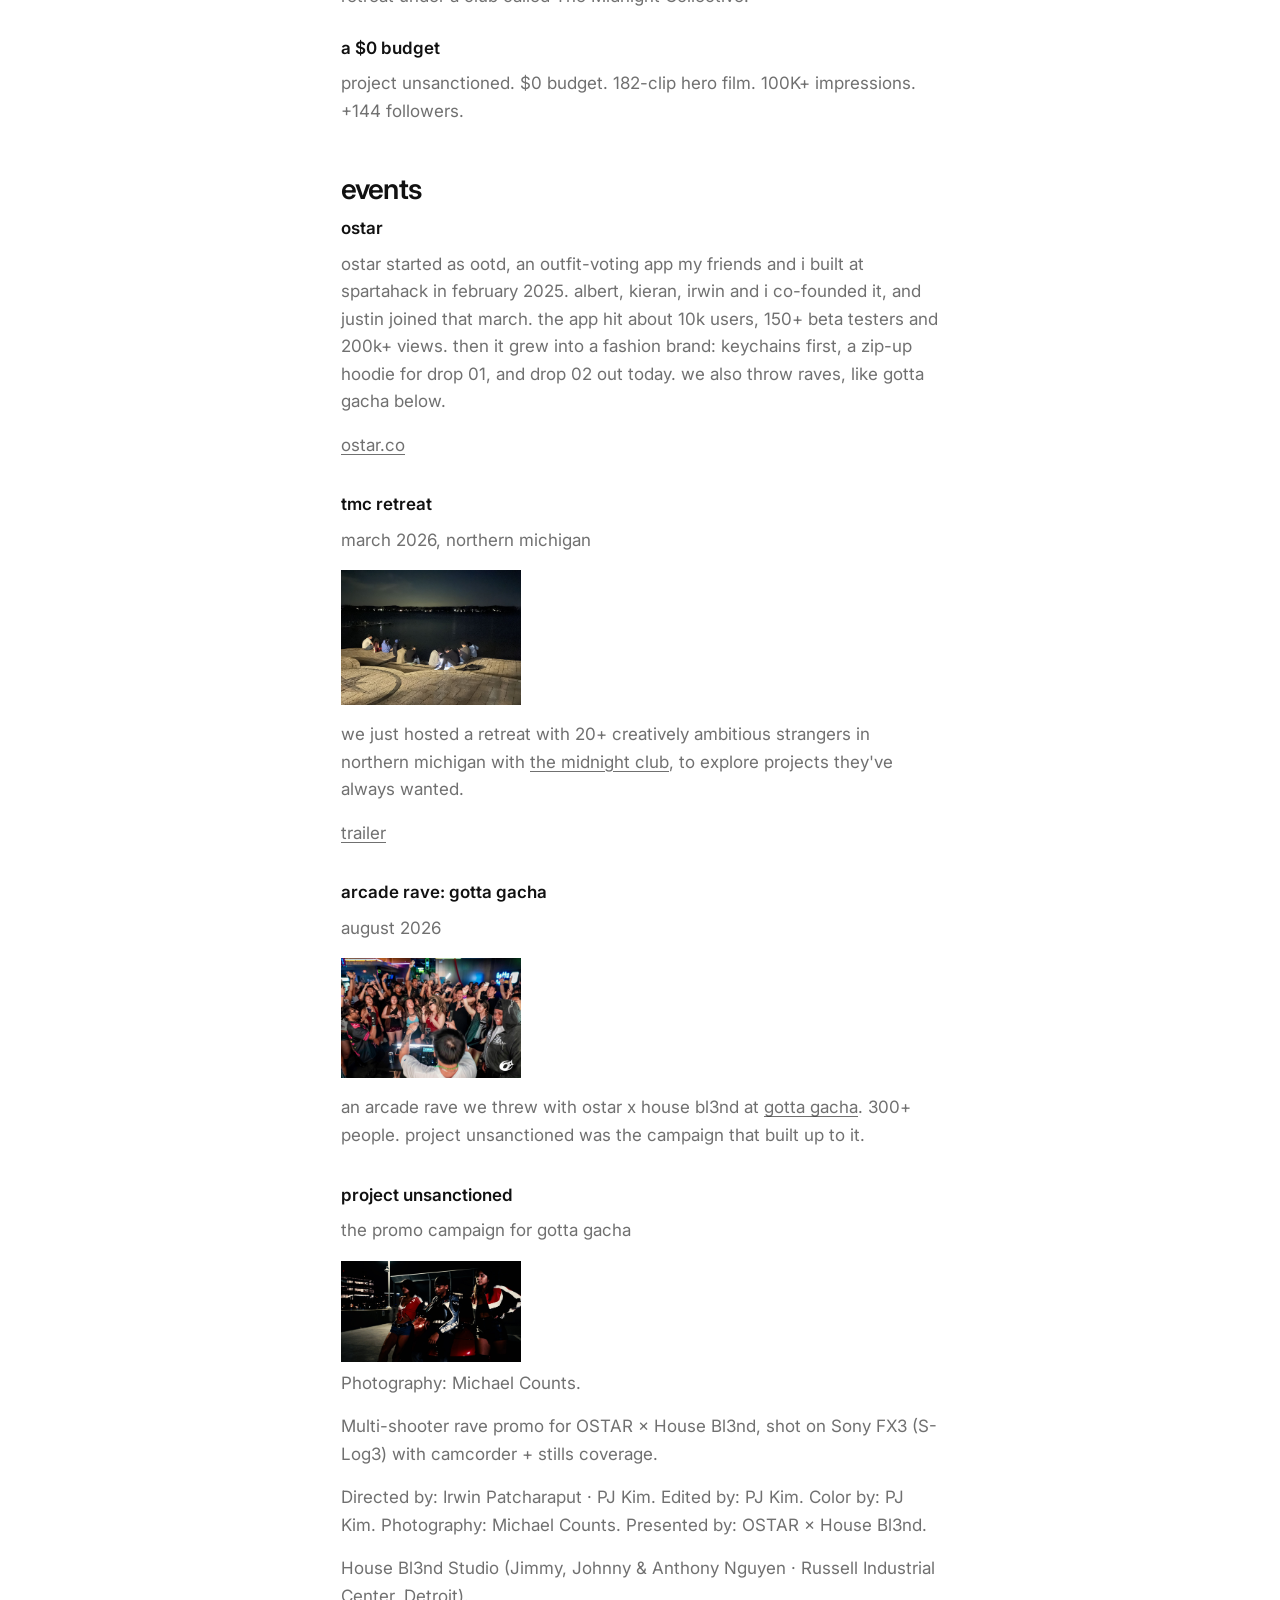
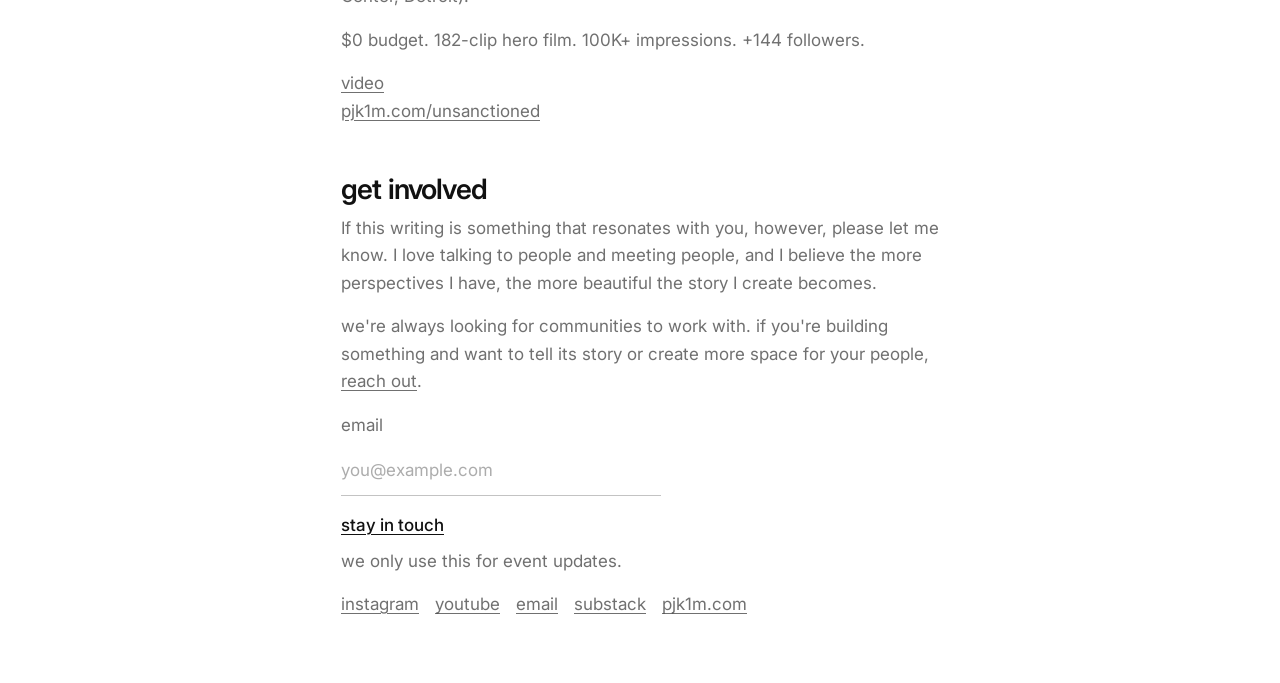
==== commit ac97667f: "Add what cost of trying means to the intro" ====
--- a/index.html
+++ b/index.html
@@ -8,7 +8,6 @@
       name="description"
       content="connect with people, connect people, and tell their stories."
     />
-    <!-- Why it's called "cost of trying": no one-line definition in his notes. The philosophy page still says TBD. -->
     <link rel="icon" type="image/svg+xml" href="images/logo/favicon.svg" />
     <link rel="preconnect" href="https://fonts.googleapis.com" />
     <link rel="preconnect" href="https://fonts.gstatic.com" crossorigin />
@@ -40,6 +39,11 @@
           and that's to connect with people, connect people, and tell their
           stories.
         </h1>
+        <p class="name-line">
+          cost of trying is me choosing to make real, authentic stories over
+          full-time work, to connect with people, connect people, and tell
+          their stories.
+        </p>
         <p>
           i see this page as the entirety of my creative endeavors. i want to
           be able to align all my creative work with this project. i think a
